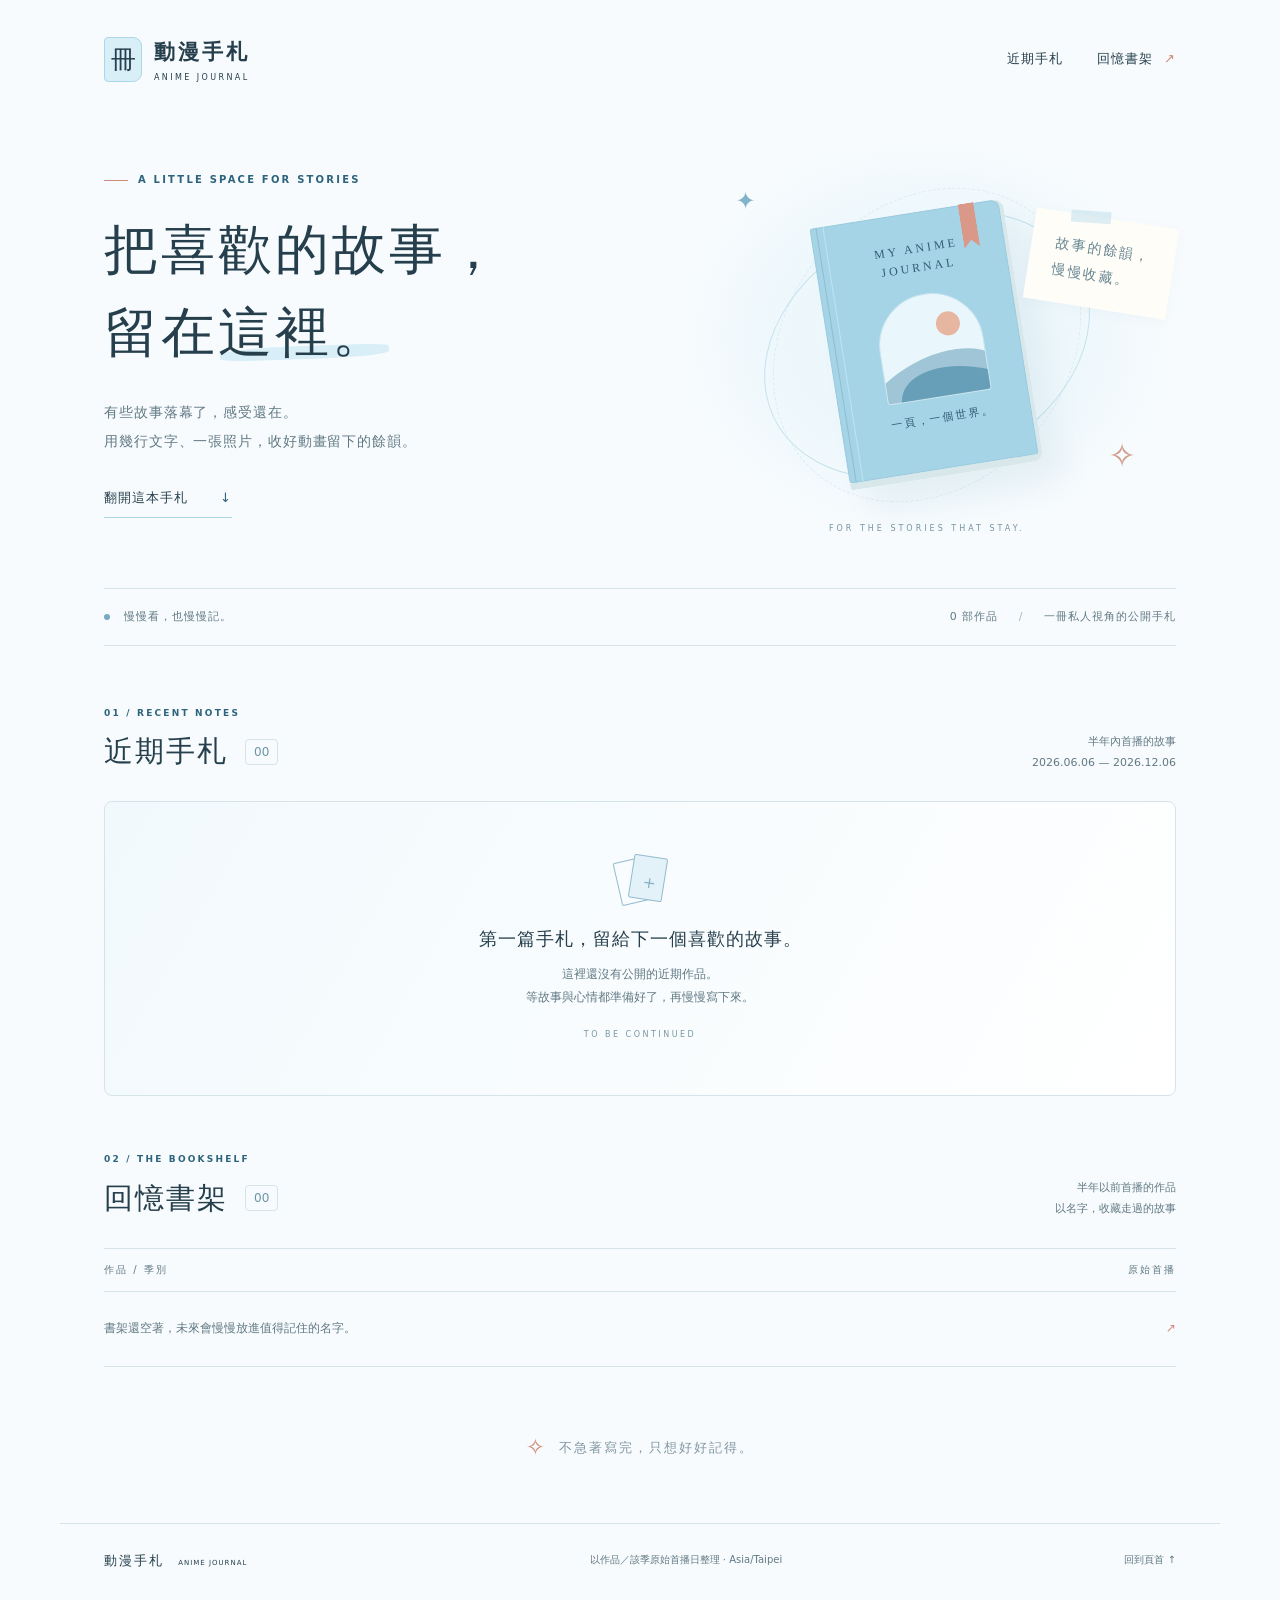
==== public/index.html @ e4e07835 "Create water blue anime journal with private local editor" ====
<!doctype html>
<html lang="zh-Hant">
<head>
  <meta charset="utf-8">
  <meta name="viewport" content="width=device-width, initial-scale=1">
  <meta name="description" content="一冊慢慢寫下的動漫手札，收藏每部作品留下的感受。">
  <meta http-equiv="Content-Security-Policy" content="default-src 'self'; script-src 'self'; style-src 'self'; img-src 'self'; object-src 'none'; base-uri 'none'; form-action 'none'">
  <meta name="referrer" content="no-referrer">
  <meta name="theme-color" content="#d8eff8">
  <title>動漫手札｜把喜歡的故事，留在這裡</title>
  <link rel="icon" href="./favicon.svg" type="image/svg+xml">
  <link rel="stylesheet" href="./style.css">
  <script src="./entries.js" defer></script>
  <script src="./app.js" defer></script>
</head>
<body>
  <a class="skip" href="#recent">跳至手札內容</a>
  <header class="site-header wrap">
    <a class="brand" href="./index.html" aria-label="動漫手札首頁"><span class="brand-mark" aria-hidden="true">冊</span><span>動漫手札<small>ANIME JOURNAL</small></span></a>
    <nav aria-label="主要導覽"><a href="#recent">近期手札</a><a href="#archive">回憶書架 <span aria-hidden="true">↗</span></a></nav>
  </header>
  <main class="wrap">
    <section class="hero" aria-labelledby="intro-title">
      <div class="hero-copy">
        <p class="eyebrow"><span class="little-line"></span> A LITTLE SPACE FOR STORIES</p>
        <h1 id="intro-title">把喜歡的故事，<br>留在<span class="handline">這裡。</span></h1>
        <p class="intro">有些故事落幕了，感受還在。<br>用幾行文字、一張照片，收好動畫留下的餘韻。</p>
        <a class="text-link" href="#recent">翻開這本手札 <span aria-hidden="true">↓</span></a>
      </div>
      <div class="paper-scene" aria-hidden="true">
        <div class="orbit orbit-one"></div><div class="orbit orbit-two"></div>
        <span class="scene-star star-one">✦</span><span class="scene-star star-two">✧</span>
        <div class="floating-note">故事的餘韻，<br>慢慢收藏。</div>
        <div class="journal-book"><div class="book-spine"></div><div class="book-cover"><span class="book-label">MY ANIME<br>JOURNAL</span><div class="book-window"><div class="sun"></div><div class="hill hill-back"></div><div class="hill hill-front"></div></div><span class="book-caption">一頁，一個世界。</span></div><div class="book-ribbon"></div></div>
        <span class="scene-caption">FOR THE STORIES THAT STAY.</span>
      </div>
    </section>
    <div class="journal-meta"><p><span class="status-dot"></span> 慢慢看，也慢慢記。</p><p><span id="total-count">0</span> 部作品 <span class="meta-separator">/</span> 一冊私人視角的公開手札</p></div>
    <section class="journal-section" id="recent" aria-labelledby="recent-heading">
      <div class="section-heading"><div><p class="eyebrow">01 / RECENT NOTES</p><h2 id="recent-heading">近期手札<span class="count" id="recent-count">00</span></h2></div><p class="section-caption">半年內首播的故事<br><span id="date-range">依台北日期整理</span></p></div>
      <div id="recent-list" class="recent-list"></div>
      <div id="recent-empty" class="empty-state">
        <div class="empty-pages" aria-hidden="true"><span></span><span></span><b>＋</b></div>
        <h3>第一篇手札，留給下一個喜歡的故事。</h3>
        <p>這裡還沒有公開的近期作品。<br>等故事與心情都準備好了，再慢慢寫下來。</p>
        <span class="empty-foot">TO BE CONTINUED</span>
      </div>
    </section>
    <section class="journal-section archive-section" id="archive" aria-labelledby="archive-heading">
      <div class="section-heading"><div><p class="eyebrow">02 / THE BOOKSHELF</p><h2 id="archive-heading">回憶書架<span class="count" id="archive-count">00</span></h2></div><p class="section-caption">半年以前首播的作品<br>以名字，收藏走過的故事</p></div>
      <div class="shelf-labels" aria-hidden="true"><span>作品 / 季別</span><span>原始首播</span></div>
      <ul id="archive-list" class="archive-list"></ul>
      <p id="archive-empty" class="archive-empty">書架還空著，未來會慢慢放進值得記住的名字。<span aria-hidden="true">↗</span></p>
    </section>
    <noscript><p class="notice">請開啟 JavaScript，以顯示作品並依台北日期自動分類。</p></noscript>
    <aside class="closing-note"><span aria-hidden="true">✧</span><p>不急著寫完，只想好好記得。</p></aside>
  </main>
  <footer class="site-footer wrap"><span>動漫手札 <small>ANIME JOURNAL</small></span><p>以作品／該季原始首播日整理 · Asia/Taipei</p><a href="#" aria-label="回到頁首">回到頁首 ↑</a></footer>
</body>
</html>
---- public/style.css ----
@charset "UTF-8";
:root{--paper:#f7fbfd;--ink:#263f4c;--muted:#617984;--blue:#d8eff8;--blue-mid:#acd7e8;--blue-dark:#2d637c;--line:#d6e4e9;--coral:#d18b7c;--white:#fff;--serif:"Noto Serif TC","Songti TC","PMingLiU",serif;--sans:"Microsoft JhengHei","PingFang TC",system-ui,sans-serif}
*{box-sizing:border-box}html{scroll-behavior:smooth;scroll-padding-top:24px}body{margin:0;background:var(--paper);color:var(--ink);font:15px/1.8 var(--sans);-webkit-font-smoothing:antialiased}a{color:inherit;text-decoration:none}button,input,textarea{font:inherit}button,a,input,textarea{touch-action:manipulation}button,a{ -webkit-tap-highlight-color:transparent}a:focus-visible,button:focus-visible,input:focus-visible,textarea:focus-visible{outline:3px solid #538ea8;outline-offset:5px}a:hover{color:var(--blue-dark)}.wrap{max-width:1160px;margin:0 auto;padding:0 44px}.skip{position:absolute;top:-100px;background:white;padding:10px;z-index:10}.skip:focus{top:0}.site-header{height:118px;display:flex;justify-content:space-between;align-items:center}.brand{display:flex;gap:12px;align-items:center;font-size:21px;font-weight:700;letter-spacing:3px}.brand small{font-size:8px;letter-spacing:2.4px;display:block;font-weight:500;line-height:1.3;margin-top:1px}.brand-mark{width:38px;height:45px;display:grid;place-items:center;background:var(--blue);border:1px solid var(--blue-mid);border-radius:4px 9px 9px 4px;font:25px var(--serif);letter-spacing:0}.site-header nav{display:flex;gap:34px;font-size:13px;letter-spacing:1px}.site-header nav a{padding:10px 0}.site-header nav span{margin-left:6px;color:var(--coral)}.hero{display:grid;grid-template-columns:1.15fr 1fr;align-items:center;min-height:470px;padding:25px 0 42px}.eyebrow{font-size:10px;letter-spacing:2.2px;color:var(--blue-dark);font-weight:600;margin:0 0 20px;display:flex;align-items:center;gap:10px}.little-line{display:inline-block;width:24px;height:1px;background:var(--coral)}h1{font:500 clamp(36px,4.2vw,55px)/1.55 var(--serif);letter-spacing:3px;margin:0 0 22px}.handline{position:relative;z-index:1}.handline:after{content:"";position:absolute;left:2px;right:0;bottom:4px;height:13px;background:var(--blue);z-index:-1;border-radius:45% 20% 40% 20%;transform:rotate(-2deg)}.intro{color:var(--muted);font-size:14px;line-height:2.1;letter-spacing:.9px;margin:0 0 27px}.text-link{font-size:13px;letter-spacing:1px;border-bottom:1px solid var(--blue-mid);padding-bottom:8px;display:inline-flex;gap:32px}.text-link span{color:var(--blue-dark)}.paper-scene{height:390px;position:relative;display:grid;place-items:center;background:radial-gradient(ellipse at 50% 48%,#e8f5fb 0%,#eff8fc 48%,transparent 70%)}.journal-book{width:195px;height:265px;position:relative;transform:rotate(-9deg);box-shadow:18px 22px 28px #6d97ad16;border-radius:4px 10px 10px 4px;background:#f9faf5;border-bottom:7px solid #d8e7e9;border-right:4px solid #d8e7e9;z-index:2}.book-cover{background:#a6d4e7;border-radius:3px 8px 3px 3px;height:100%;padding:26px 20px 15px 33px;border:1px solid #98c9df}.book-spine{position:absolute;top:0;left:6px;bottom:0;width:8px;border-left:1px solid #8dbdd2;border-right:1px solid #bde4f3;z-index:3}.book-label{display:block;text-align:center;font:12px/1.6 Georgia,serif;letter-spacing:3px;color:#315e72}.book-window{width:105px;height:105px;margin:17px auto 13px;position:relative;overflow:hidden;background:#e9f6fc;border-radius:52px 52px 3px 3px;border:1px solid #c9e5ef}.sun{position:absolute;width:24px;height:24px;border-radius:50%;background:#e6b6a0;right:20px;top:20px}.hill{position:absolute;width:160px;height:90px;border-radius:50%;transform:rotate(-20deg)}.hill-back{background:#9fc5d7;top:64px;left:-35px}.hill-front{background:#689fb8;top:81px;left:9px;transform:rotate(22deg)}.book-caption{display:block;font:11px var(--serif);letter-spacing:2px;text-align:center;color:#315e72}.book-ribbon{position:absolute;right:25px;top:-1px;width:16px;height:45px;background:#d99888;clip-path:polygon(0 0,100% 0,100% 100%,50% 82%,0 100%)}.floating-note{position:absolute;right:3px;top:68px;transform:rotate(9deg);font:14px/1.9 var(--serif);letter-spacing:2px;color:#668591;z-index:3;background:#fffdf8;padding:19px 24px;box-shadow:0 3px 12px #47798b0a}.floating-note:before{content:"";position:absolute;width:40px;height:12px;background:#c7e3ef9c;top:-5px;left:35px;transform:rotate(-5deg)}.scene-star{position:absolute;color:#81b3ca;font-size:24px}.star-one{top:30px;left:58px}.star-two{right:40px;bottom:54px;font-size:33px;color:#cf9a89}.orbit{position:absolute;border:1px solid #c6e2ed;border-radius:50%;width:340px;height:250px;transform:rotate(-25deg)}.orbit-two{width:280px;height:340px;transform:rotate(42deg);border-style:dashed;opacity:.5}.scene-caption{position:absolute;bottom:3px;font-size:8px;letter-spacing:3px;color:#7795a2}.journal-meta{display:flex;justify-content:space-between;align-items:center;border-top:1px solid var(--line);border-bottom:1px solid var(--line);padding:8px 0;font-size:11px;letter-spacing:1px;color:var(--muted)}.journal-meta p{margin:10px 0}.status-dot{display:inline-block;width:6px;height:6px;border-radius:50%;background:#77aac2;margin-right:10px}.meta-separator{padding:0 16px;color:#a1bcc7}.journal-section{padding-top:59px;scroll-margin-top:20px}.section-heading{display:flex;justify-content:space-between;align-items:flex-end;margin-bottom:28px}.section-heading .eyebrow{font-size:9px;margin-bottom:9px}h2{font:500 29px/1.5 var(--serif);letter-spacing:2px;margin:0;display:flex;align-items:center;gap:17px}.count{font:12px var(--sans);letter-spacing:0;color:#6d95a7;padding:5px 8px;border:1px solid var(--line);border-radius:4px}.section-caption{font-size:11px;line-height:1.9;color:var(--muted);text-align:right;margin:0}.empty-state{min-height:295px;border:1px solid var(--line);border-radius:8px;background:linear-gradient(120deg,#eef8fc99,#fff);display:flex;align-items:center;justify-content:center;flex-direction:column;padding:34px 24px;text-align:center}.empty-state h3{font:500 18px/1.7 var(--serif);letter-spacing:1px;margin:15px 0 8px}.empty-state p{font-size:12px;color:var(--muted);line-height:1.9;margin:0}.empty-foot{font-size:8px;letter-spacing:2.5px;color:#7797a5;margin-top:20px}.empty-pages{width:56px;height:54px;position:relative}.empty-pages span{position:absolute;width:34px;height:44px;border:1px solid #93bbce;background:#f8fcff;border-radius:2px;top:4px;left:5px;transform:rotate(-13deg)}.empty-pages span:nth-child(2){transform:rotate(9deg);left:19px;top:1px;background:#e3f2f9}.empty-pages b{position:absolute;left:28px;top:10px;color:#81aec3;font-size:19px;font-weight:400;transform:rotate(9deg)}.archive-section{padding-top:55px}.shelf-labels{display:flex;justify-content:space-between;font-size:10px;letter-spacing:2px;color:var(--muted);padding:12px 0;border-top:1px solid var(--line);border-bottom:1px solid var(--line)}.archive-empty{font-size:12px;color:var(--muted);padding:26px 0;margin:0;border-bottom:1px solid var(--line);display:flex;justify-content:space-between;gap:15px}.archive-empty span{color:var(--coral)}.closing-note{display:flex;justify-content:center;align-items:center;gap:14px;margin:59px 0 53px;color:#8096a1}.closing-note p{font:13px var(--serif);letter-spacing:2px}.closing-note span{color:var(--coral);font-size:23px}.site-footer{display:flex;justify-content:space-between;align-items:center;gap:20px;border-top:1px solid var(--line);padding-top:25px;padding-bottom:30px;font-size:10px;color:var(--muted)}.site-footer>span{font-size:13px;color:var(--ink);letter-spacing:2px}.site-footer small{font-size:7px;margin-left:8px;letter-spacing:1px}.site-footer p{margin:0}.site-footer a{white-space:nowrap}.recent-list{display:grid;gap:26px}.recent-card{display:grid;grid-template-columns:310px 1fr;gap:33px;border-bottom:1px solid var(--line);padding-bottom:30px}.recent-card.no-image{grid-template-columns:1fr}.recent-card img{width:100%;max-height:370px;object-fit:cover;border-radius:6px}.recent-card .entry-date{font-size:11px;letter-spacing:1px;color:var(--muted);margin:4px 0 12px}.recent-card h3{font:500 24px/1.6 var(--serif);margin:0 0 14px;overflow-wrap:anywhere}.recent-card .entry-note{white-space:pre-wrap;overflow-wrap:anywhere;font-size:14px;line-height:2;color:#47616e;margin:0}.archive-list{margin:0;padding:0;list-style:none}.archive-list li{padding:20px 0;border-bottom:1px solid var(--line);display:flex;align-items:baseline;justify-content:space-between;gap:18px}.archive-list .archive-title{font-size:15px;overflow-wrap:anywhere}.archive-list time{font-size:11px;color:var(--muted);white-space:nowrap;font-variant-numeric:tabular-nums}.notice{padding:16px;background:var(--blue);font-size:13px;border-radius:5px}.hidden,[hidden]{display:none!important}
/* The editor uses the same palette but is never copied into the public site. */
.manager{max-width:900px;margin:30px auto 70px;padding:0 28px}.manager.narrow{max-width:520px;margin-top:65px}.manager h1{font-size:32px;letter-spacing:1px;margin-bottom:12px}.manager h2{font-size:22px}.manager p.subtle,.subtle{color:var(--muted);font-size:13px}.panel{background:white;border:1px solid var(--line);padding:28px;border-radius:9px;margin-top:25px}.field{display:block;margin-bottom:22px}.field>span{display:block;font-size:14px;font-weight:600;margin-bottom:7px}.field small{display:block;color:var(--muted);font-size:12px;margin-top:6px}.field input,.field textarea{display:block;width:100%;padding:10px 12px;border:1px solid #b8d0dc;background:#fbfdff;color:var(--ink);border-radius:5px}.field textarea{min-height:220px;resize:vertical;line-height:1.9}.check{display:flex;align-items:flex-start;gap:9px;margin:18px 0;font-size:14px}.check input{margin-top:7px;width:17px;height:17px}.btn{display:inline-flex;align-items:center;justify-content:center;gap:9px;min-height:43px;padding:9px 18px;border:1px solid var(--blue-dark);border-radius:5px;color:white;background:var(--blue-dark);font-size:13px;cursor:pointer}.btn:hover{background:#234d63;color:white}.btn.secondary{background:transparent;color:var(--blue-dark);border-color:#accbd9}.btn.danger{background:#fff9f7;color:#934b3d;border-color:#c7988e}.actions{display:flex;align-items:center;flex-wrap:wrap;gap:12px}.actions form{margin:0}.alert{padding:14px 18px;border:1px solid #a8ccdd;border-radius:5px;background:#e8f5fb;margin:18px 0;font-size:13px}.alert.error{background:#fff2ef;border-color:#deb2a5;color:#8b4639}.manager-list{list-style:none;padding:0;margin:20px 0}.manager-list li{display:flex;justify-content:space-between;gap:15px;padding:20px 0;border-bottom:1px solid var(--line)}.manager-list strong{display:block;overflow-wrap:anywhere}.tag{font-size:11px;color:var(--blue-dark);background:#e4f2f8;border-radius:4px;padding:3px 7px;margin-right:7px}.entry-info{color:var(--muted);font-size:11px;margin-top:5px}.manager-photo{display:block;max-width:100%;max-height:260px;margin:10px 0}.manager code{background:#edf5f9;padding:3px 5px;overflow-wrap:anywhere}.manager-header{padding-top:25px;padding-bottom:25px;height:auto}.manager-header .brand{font-size:18px}.manager-header nav{font-size:12px}.privacy-copy{font-size:12px;color:var(--muted);line-height:1.9}.full{width:100%}
@media(min-width:1500px){.wrap{max-width:1240px}.hero{min-height:510px}}
@media(max-width:760px){.wrap{padding-left:24px;padding-right:24px}.site-header{height:92px}.brand{font-size:18px;gap:9px}.brand-mark{width:32px;height:39px;font-size:22px}.site-header nav{gap:20px;font-size:11px;letter-spacing:0}.hero{grid-template-columns:1fr 0.8fr;min-height:400px;padding-top:15px}.hero .eyebrow{font-size:8px;letter-spacing:1.3px}h1{font-size:37px;letter-spacing:1px}.intro{font-size:12px;letter-spacing:0}.paper-scene{transform:scale(.82);transform-origin:right center;margin-left:-40px}.floating-note{right:-9px;padding:14px;font-size:12px}.scene-caption{letter-spacing:2px}.orbit{width:280px}.orbit-two{width:240px}.journal-meta{font-size:9px;letter-spacing:0}.meta-separator{padding:0 8px}.recent-card{grid-template-columns:230px 1fr;gap:23px}.site-footer small{display:none}}
@media(max-width:540px){.wrap{padding-left:22px;padding-right:22px}.site-header{height:86px}.brand{font-size:17px;letter-spacing:2px}.brand small{font-size:6px;letter-spacing:1.7px}.site-header nav{gap:17px}.site-header nav span{display:none}.hero{display:flex;flex-direction:column;align-items:stretch;padding-top:32px;padding-bottom:28px}.hero-copy{position:relative;z-index:4}.hero .eyebrow{font-size:8px;letter-spacing:1.8px;margin-bottom:18px}h1{font-size:39px;line-height:1.55;margin-bottom:18px;letter-spacing:2px}.intro{font-size:13px;line-height:2;letter-spacing:.2px;margin-bottom:22px}.paper-scene{height:280px;width:100%;margin:10px 0 0;transform:none}.journal-book{transform:rotate(-9deg) scale(.76)}.floating-note{right:3px;top:44px;font-size:11px;padding:14px 18px}.orbit{width:270px;height:190px}.orbit-two{width:200px;height:255px}.star-one{top:32px;left:35px;font-size:20px}.star-two{right:25px;bottom:32px;font-size:26px}.scene-caption{font-size:7px;bottom:0}.journal-meta{align-items:flex-start;gap:8px;font-size:9px}.journal-meta p:last-child{text-align:right;max-width:158px}.meta-separator{padding:0 4px}.journal-section{padding-top:38px}.section-heading{margin-bottom:21px;gap:8px}.section-heading .eyebrow{font-size:8px;letter-spacing:1.4px}h2{font-size:25px;gap:11px;letter-spacing:1px}.count{font-size:10px;padding:4px 6px}.section-caption{font-size:9px;line-height:1.8}.empty-state{min-height:285px;padding:27px 18px}.empty-state h3{max-width:250px;font-size:17px}.empty-state p{font-size:11px}.archive-section{padding-top:39px}.archive-empty{font-size:11px;line-height:2;padding:22px 0}.closing-note{margin:35px 0 32px}.closing-note p{font-size:12px;letter-spacing:1px}.site-footer{display:flex;flex-wrap:wrap;gap:12px;position:relative;font-size:9px;padding-top:21px;padding-bottom:24px}.site-footer>span{width:100%;font-size:12px}.site-footer a{position:absolute;right:22px;top:23px}.recent-card{grid-template-columns:1fr;gap:18px}.recent-card img{max-height:360px}.recent-card h3{font-size:23px}.archive-list li{gap:12px}.archive-list .archive-title{font-size:14px}.manager{padding:0 22px;margin-top:25px}.manager.narrow{margin-top:32px}.panel{padding:22px 19px}.manager-header nav{gap:10px}.manager-list li{flex-direction:column}.manager h1{font-size:28px}}
@media(prefers-reduced-motion:reduce){html{scroll-behavior:auto}}
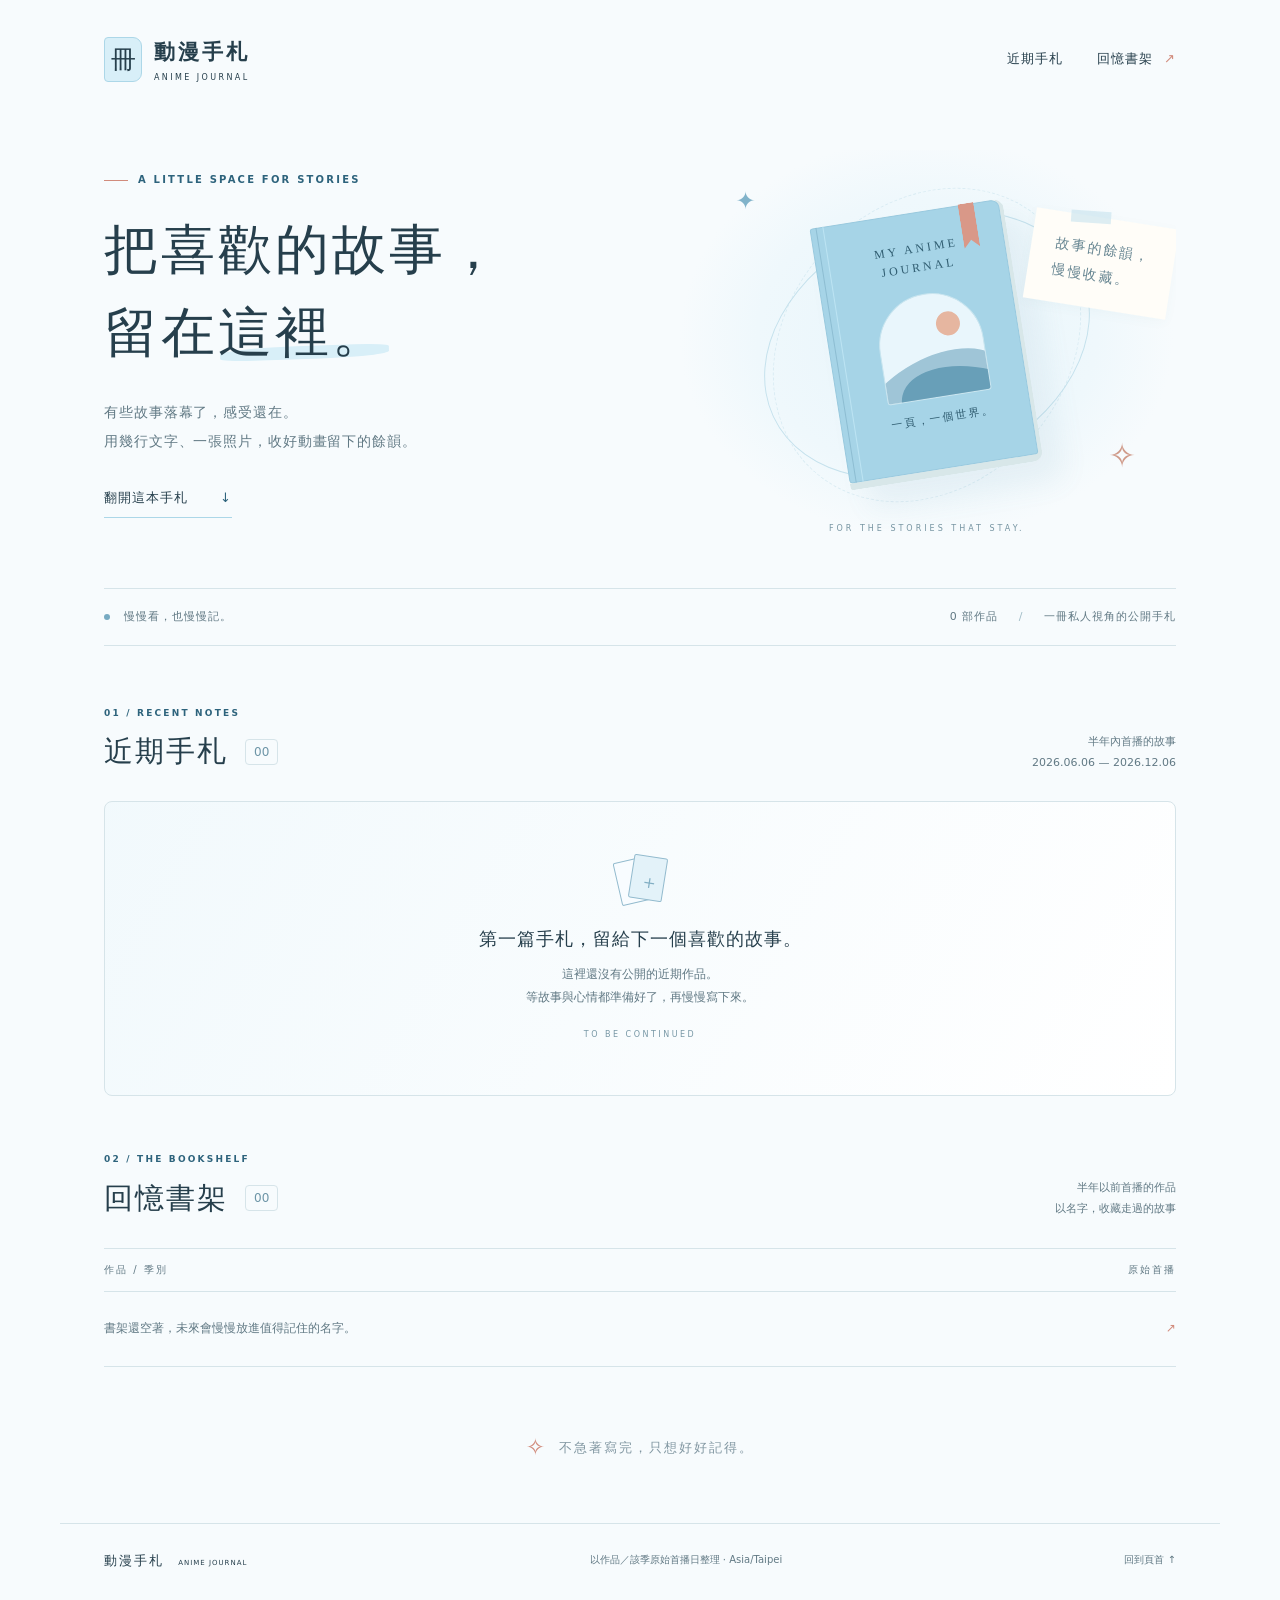
==== commit 67c5684d: "Version public assets to refresh cached journal updates" ====
--- a/public/index.html
+++ b/public/index.html
@@ -8,10 +8,10 @@
   <meta name="referrer" content="no-referrer">
   <meta name="theme-color" content="#d8eff8">
   <title>動漫手札｜把喜歡的故事，留在這裡</title>
-  <link rel="icon" href="./favicon.svg" type="image/svg+xml">
-  <link rel="stylesheet" href="./style.css">
-  <script src="./entries.js" defer></script>
-  <script src="./app.js" defer></script>
+  <link rel="icon" href="./favicon.svg?v=8760fb6e76f0" type="image/svg+xml">
+  <link rel="stylesheet" href="./style.css?v=25364a995a92">
+  <script src="./entries.js?v=2c8236847275" defer></script>
+  <script src="./app.js?v=191d7eeccdd2" defer></script>
 </head>
 <body>
   <a class="skip" href="#recent">跳至手札內容</a>
--- a/public/style.css
+++ b/public/style.css
@@ -6,4 +6,5 @@
 @media(min-width:1500px){.wrap{max-width:1240px}.hero{min-height:510px}}
 @media(max-width:760px){.wrap{padding-left:24px;padding-right:24px}.site-header{height:92px}.brand{font-size:18px;gap:9px}.brand-mark{width:32px;height:39px;font-size:22px}.site-header nav{gap:20px;font-size:11px;letter-spacing:0}.hero{grid-template-columns:1fr 0.8fr;min-height:400px;padding-top:15px}.hero .eyebrow{font-size:8px;letter-spacing:1.3px}h1{font-size:37px;letter-spacing:1px}.intro{font-size:12px;letter-spacing:0}.paper-scene{transform:scale(.82);transform-origin:right center;margin-left:-40px}.floating-note{right:-9px;padding:14px;font-size:12px}.scene-caption{letter-spacing:2px}.orbit{width:280px}.orbit-two{width:240px}.journal-meta{font-size:9px;letter-spacing:0}.meta-separator{padding:0 8px}.recent-card{grid-template-columns:230px 1fr;gap:23px}.site-footer small{display:none}}
 @media(max-width:540px){.wrap{padding-left:22px;padding-right:22px}.site-header{height:86px}.brand{font-size:17px;letter-spacing:2px}.brand small{font-size:6px;letter-spacing:1.7px}.site-header nav{gap:17px}.site-header nav span{display:none}.hero{display:flex;flex-direction:column;align-items:stretch;padding-top:32px;padding-bottom:28px}.hero-copy{position:relative;z-index:4}.hero .eyebrow{font-size:8px;letter-spacing:1.8px;margin-bottom:18px}h1{font-size:39px;line-height:1.55;margin-bottom:18px;letter-spacing:2px}.intro{font-size:13px;line-height:2;letter-spacing:.2px;margin-bottom:22px}.paper-scene{height:280px;width:100%;margin:10px 0 0;transform:none}.journal-book{transform:rotate(-9deg) scale(.76)}.floating-note{right:3px;top:44px;font-size:11px;padding:14px 18px}.orbit{width:270px;height:190px}.orbit-two{width:200px;height:255px}.star-one{top:32px;left:35px;font-size:20px}.star-two{right:25px;bottom:32px;font-size:26px}.scene-caption{font-size:7px;bottom:0}.journal-meta{align-items:flex-start;gap:8px;font-size:9px}.journal-meta p:last-child{text-align:right;max-width:158px}.meta-separator{padding:0 4px}.journal-section{padding-top:38px}.section-heading{margin-bottom:21px;gap:8px}.section-heading .eyebrow{font-size:8px;letter-spacing:1.4px}h2{font-size:25px;gap:11px;letter-spacing:1px}.count{font-size:10px;padding:4px 6px}.section-caption{font-size:9px;line-height:1.8}.empty-state{min-height:285px;padding:27px 18px}.empty-state h3{max-width:250px;font-size:17px}.empty-state p{font-size:11px}.archive-section{padding-top:39px}.archive-empty{font-size:11px;line-height:2;padding:22px 0}.closing-note{margin:35px 0 32px}.closing-note p{font-size:12px;letter-spacing:1px}.site-footer{display:flex;flex-wrap:wrap;gap:12px;position:relative;font-size:9px;padding-top:21px;padding-bottom:24px}.site-footer>span{width:100%;font-size:12px}.site-footer a{position:absolute;right:22px;top:23px}.recent-card{grid-template-columns:1fr;gap:18px}.recent-card img{max-height:360px}.recent-card h3{font-size:23px}.archive-list li{gap:12px}.archive-list .archive-title{font-size:14px}.manager{padding:0 22px;margin-top:25px}.manager.narrow{margin-top:32px}.panel{padding:22px 19px}.manager-header nav{gap:10px}.manager-list li{flex-direction:column}.manager h1{font-size:28px}}
+.paper-scene{min-width:0;overflow:clip}
 @media(prefers-reduced-motion:reduce){html{scroll-behavior:auto}}
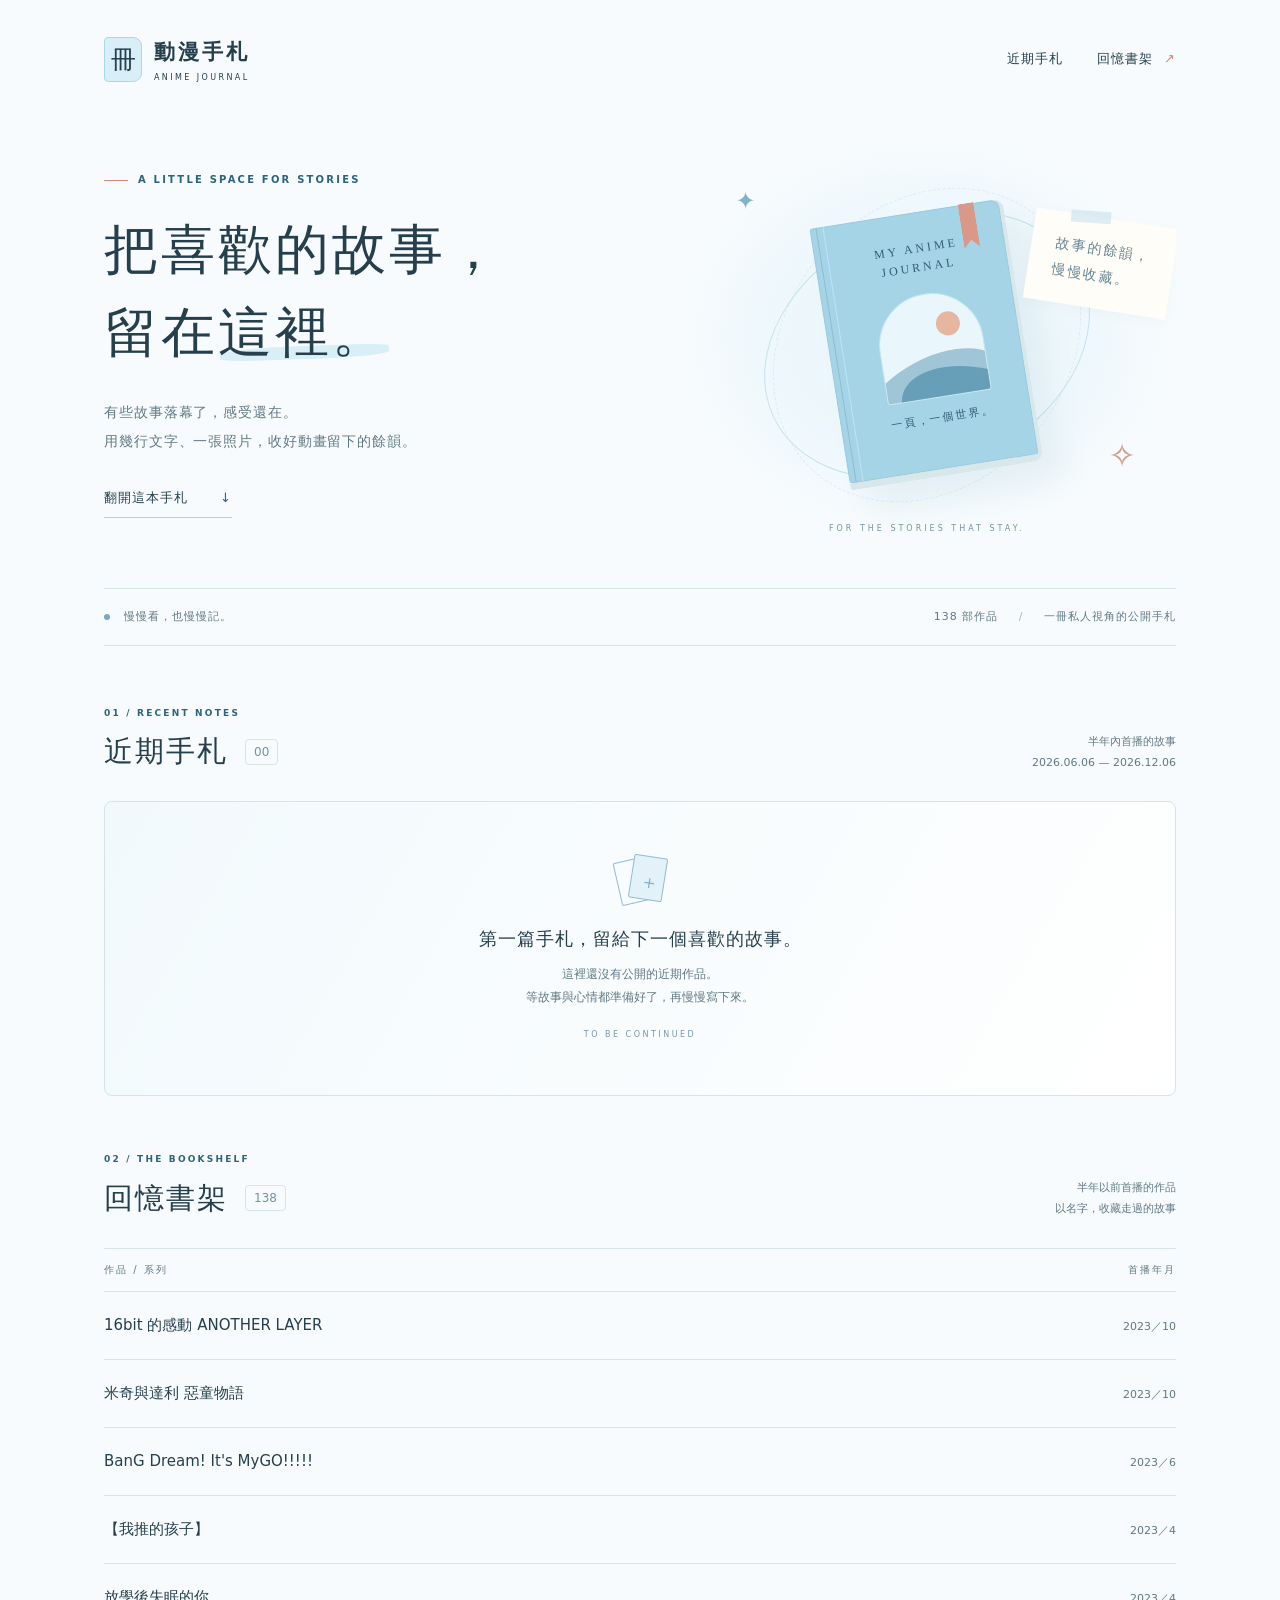
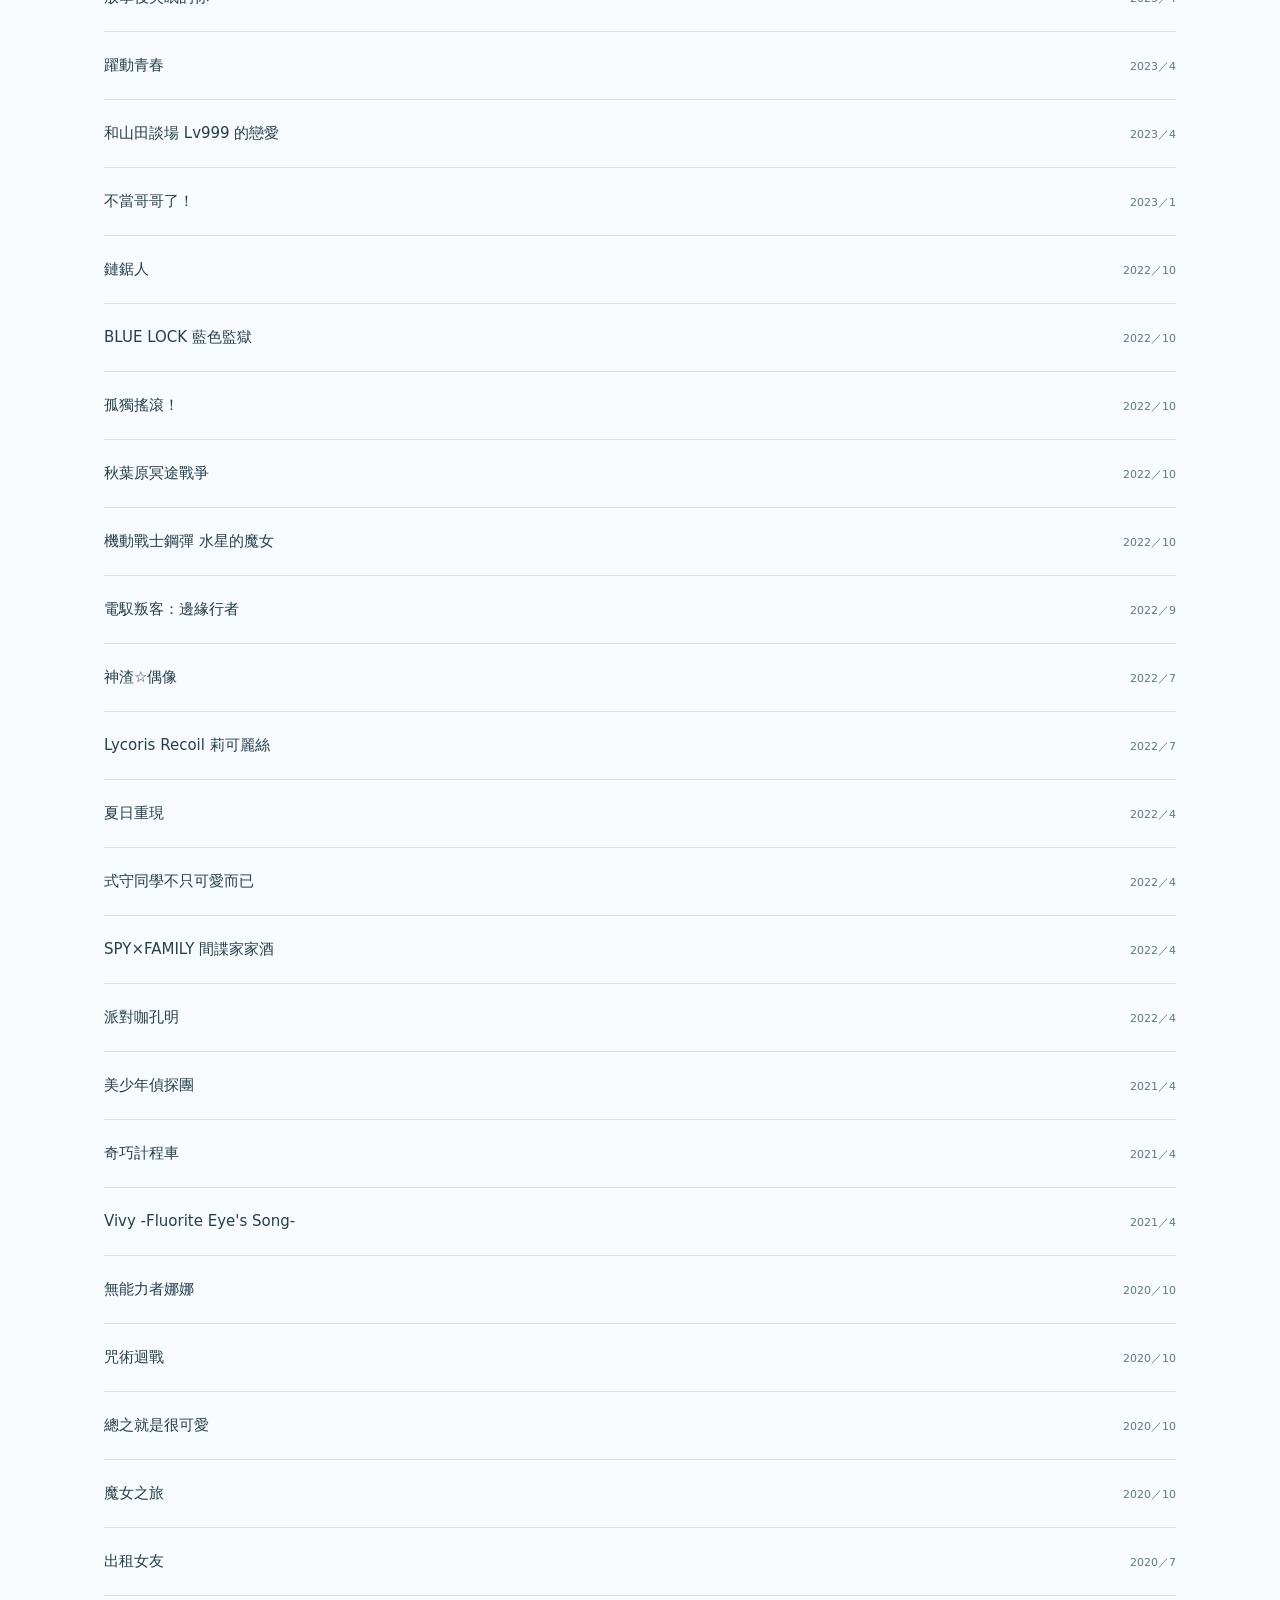
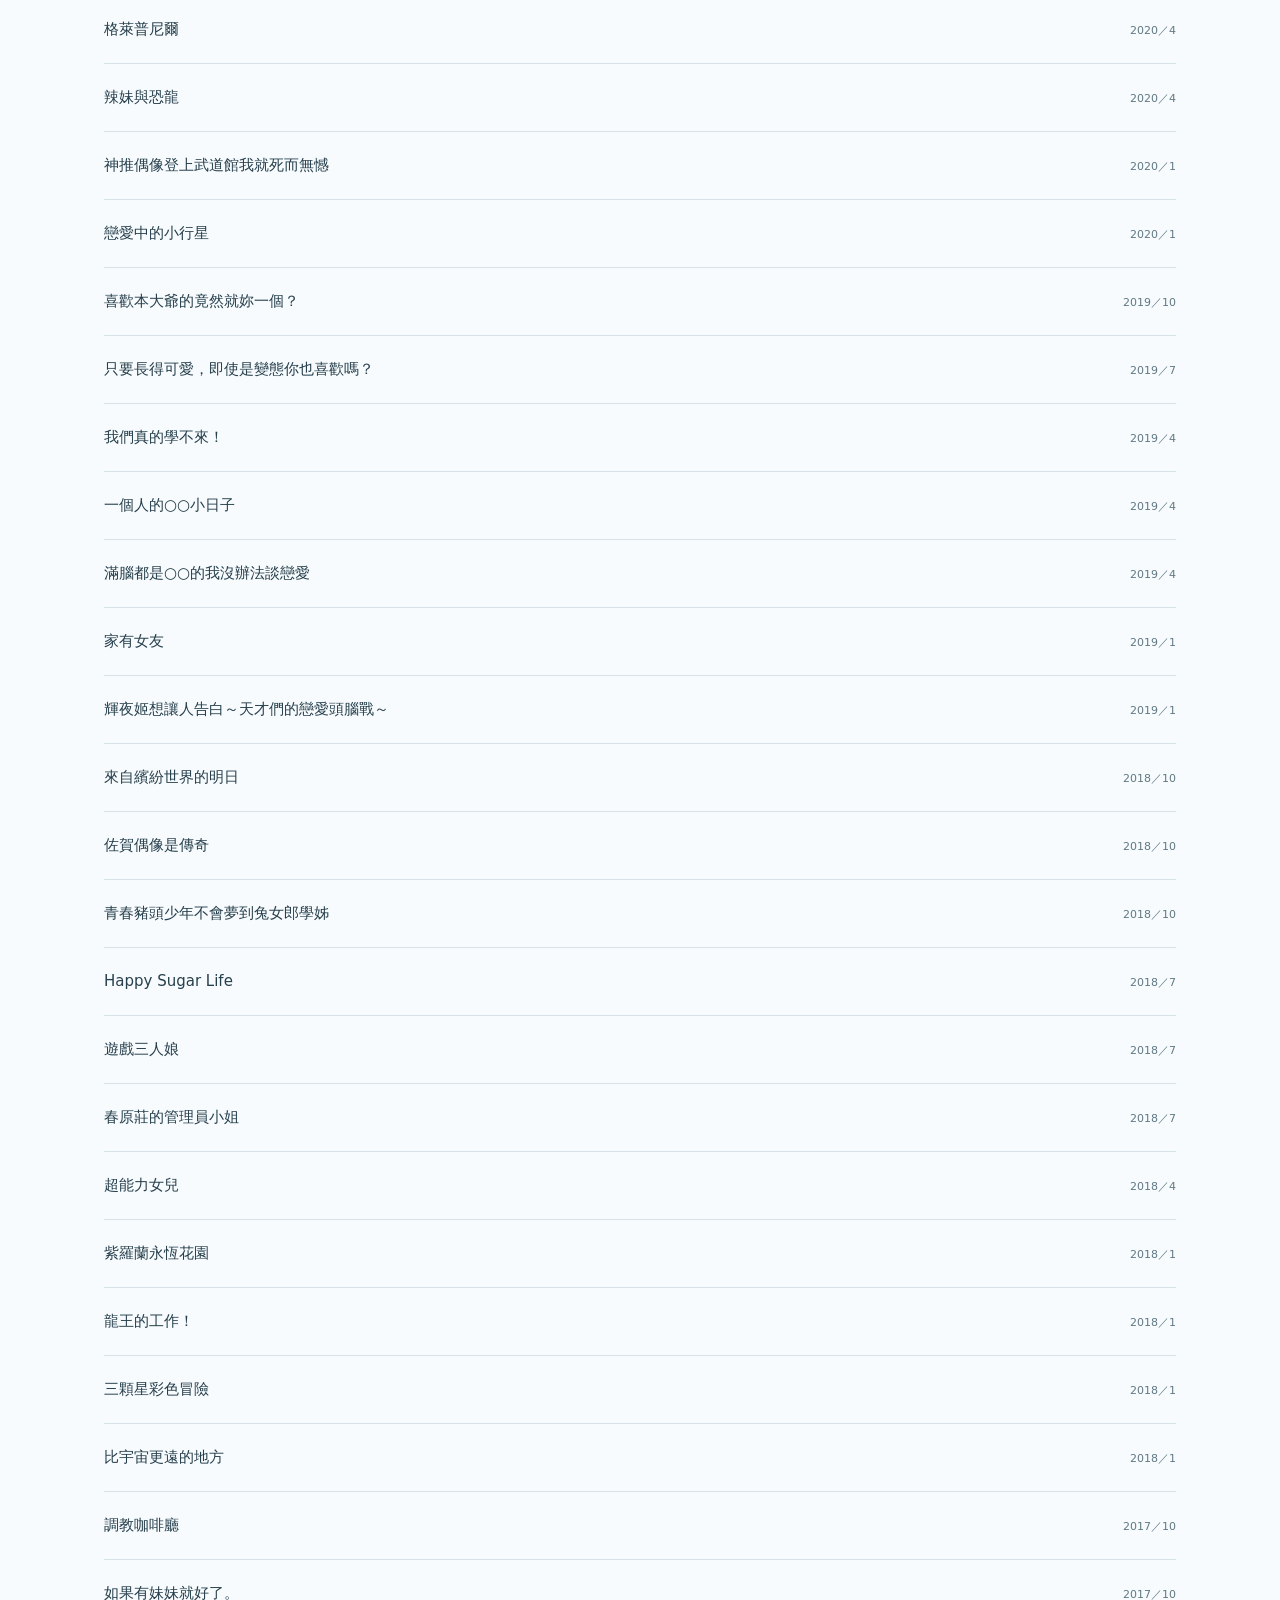
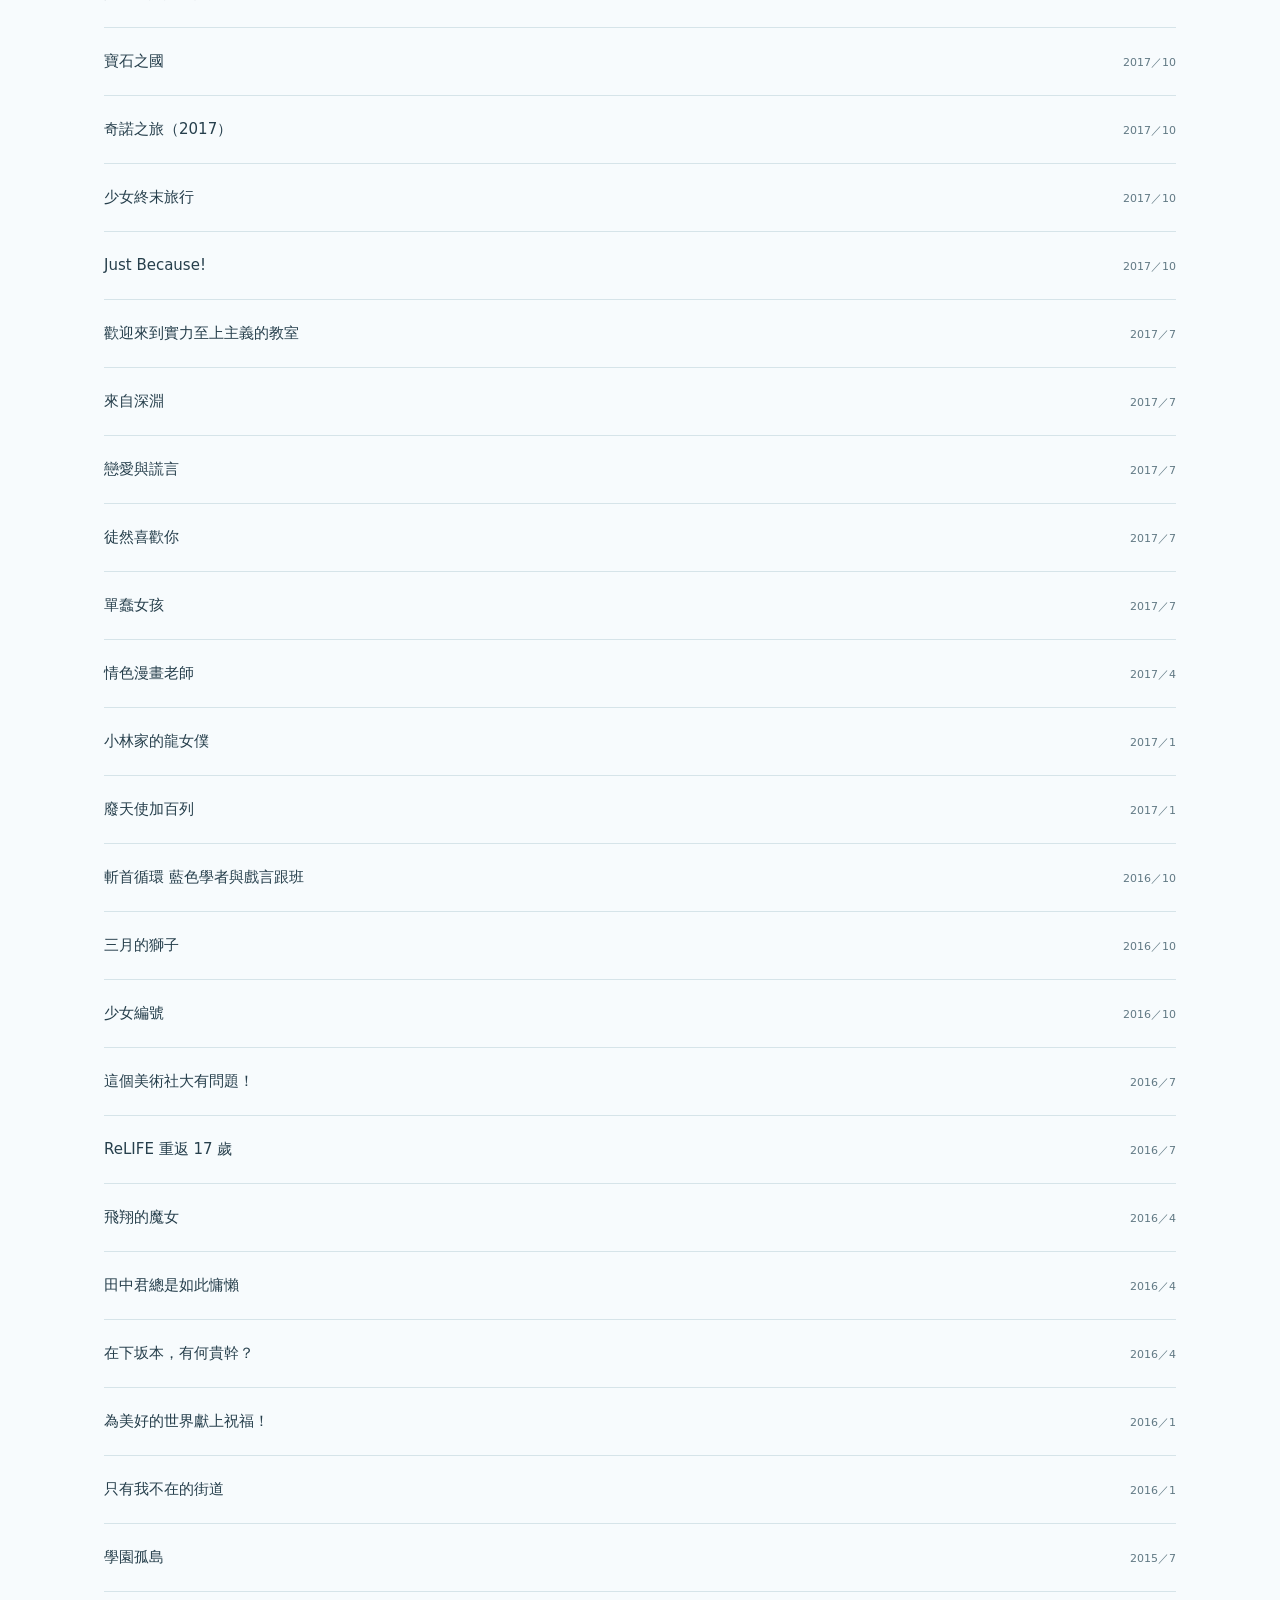
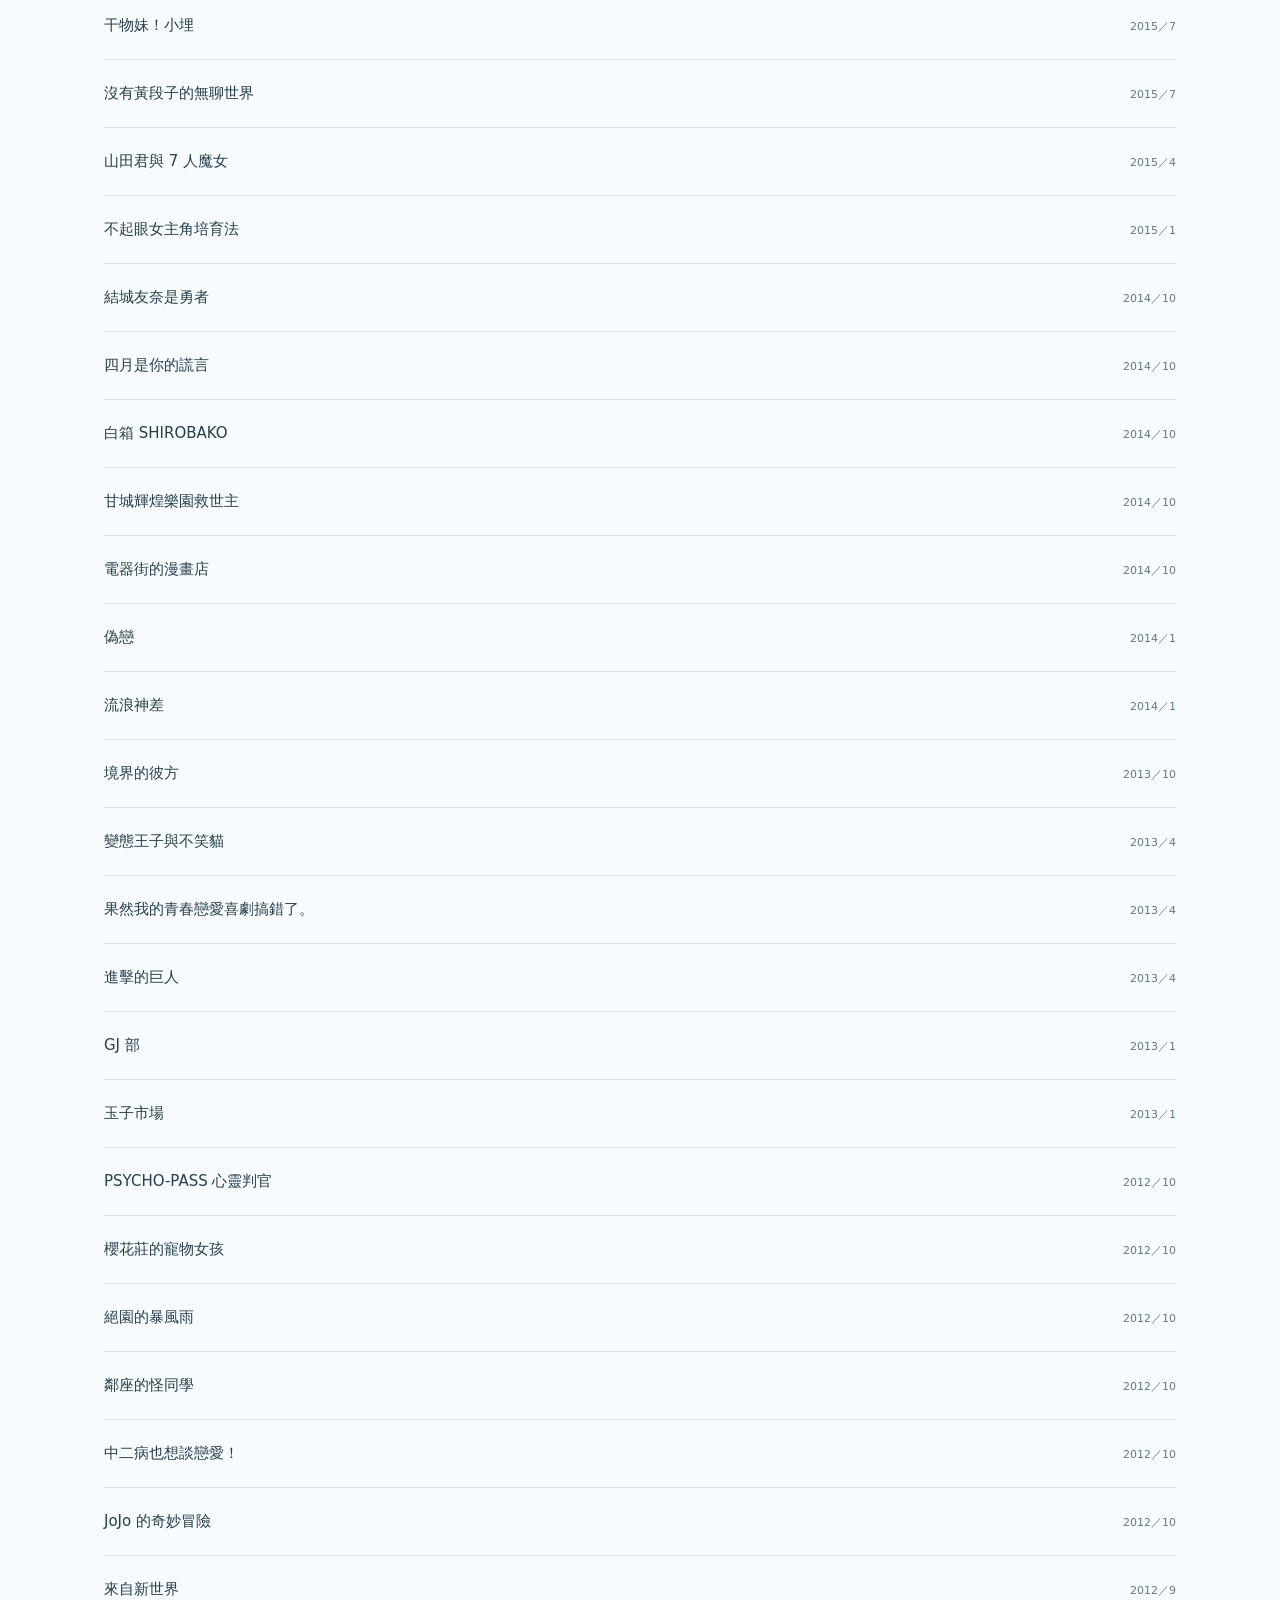
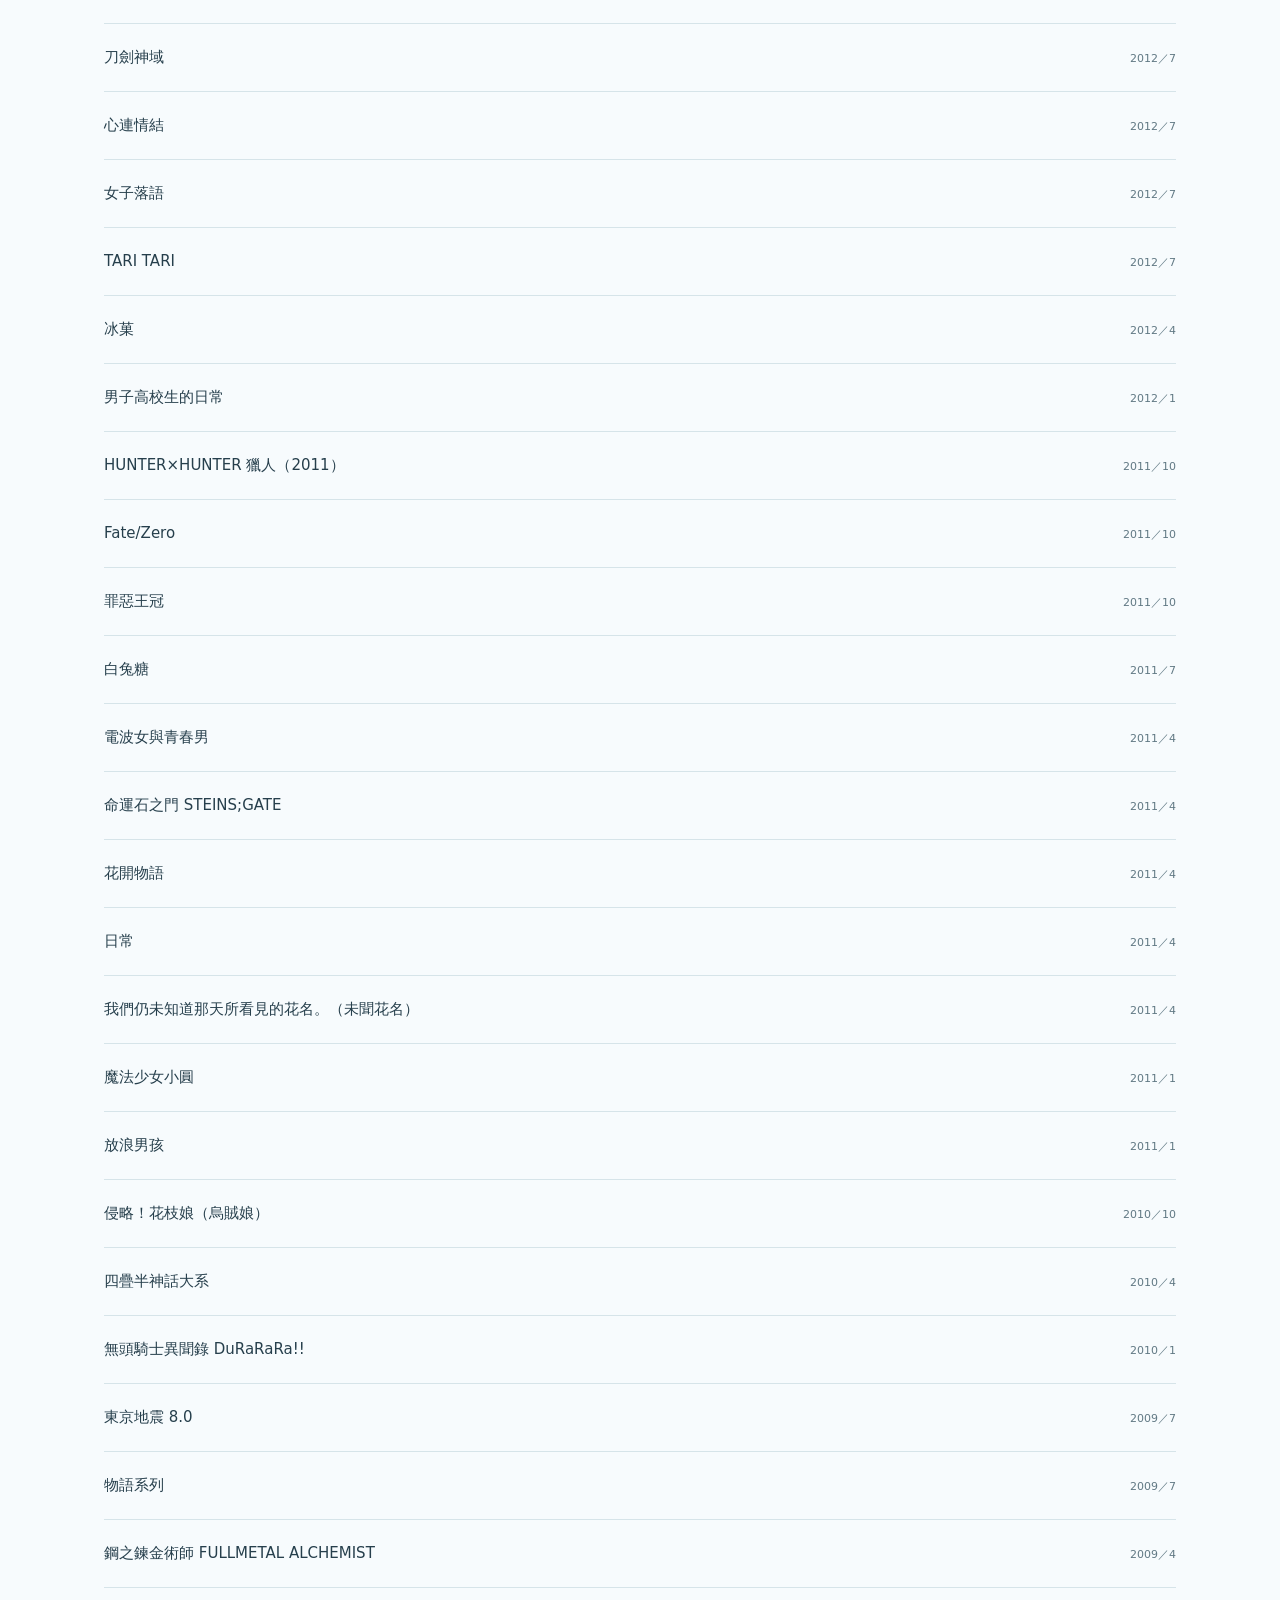
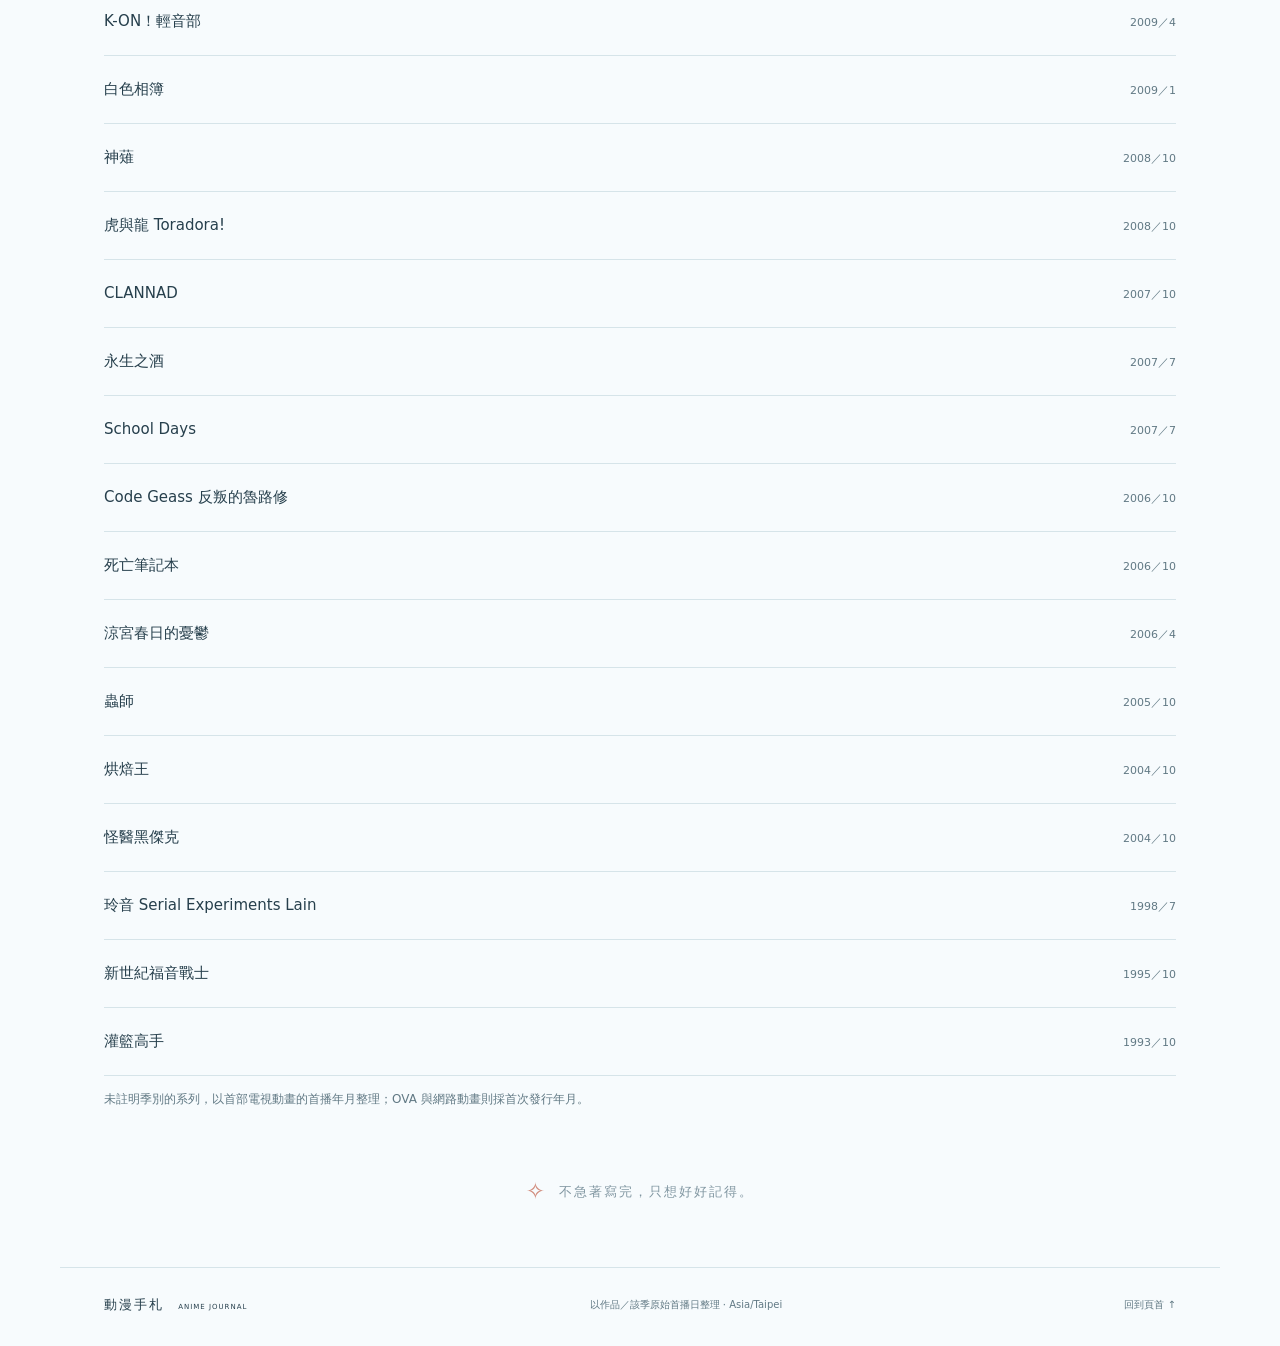
==== commit 73bcfb39: "Add 138 watched anime with researched premiere months" ====
--- a/public/index.html
+++ b/public/index.html
@@ -10,8 +10,8 @@
   <title>動漫手札｜把喜歡的故事，留在這裡</title>
   <link rel="icon" href="./favicon.svg?v=8760fb6e76f0" type="image/svg+xml">
   <link rel="stylesheet" href="./style.css?v=25364a995a92">
-  <script src="./entries.js?v=2c8236847275" defer></script>
-  <script src="./app.js?v=191d7eeccdd2" defer></script>
+  <script src="./entries.js?v=ac860bd7ee5a" defer></script>
+  <script src="./app.js?v=a6fa16132f7e" defer></script>
 </head>
 <body>
   <a class="skip" href="#recent">跳至手札內容</a>
@@ -48,9 +48,10 @@
     </section>
     <section class="journal-section archive-section" id="archive" aria-labelledby="archive-heading">
       <div class="section-heading"><div><p class="eyebrow">02 / THE BOOKSHELF</p><h2 id="archive-heading">回憶書架<span class="count" id="archive-count">00</span></h2></div><p class="section-caption">半年以前首播的作品<br>以名字，收藏走過的故事</p></div>
-      <div class="shelf-labels" aria-hidden="true"><span>作品 / 季別</span><span>原始首播</span></div>
+      <div class="shelf-labels" aria-hidden="true"><span>作品 / 系列</span><span>首播年月</span></div>
       <ul id="archive-list" class="archive-list"></ul>
       <p id="archive-empty" class="archive-empty">書架還空著，未來會慢慢放進值得記住的名字。<span aria-hidden="true">↗</span></p>
+      <p class="privacy-copy">未註明季別的系列，以首部電視動畫的首播年月整理；OVA 與網路動畫則採首次發行年月。</p>
     </section>
     <noscript><p class="notice">請開啟 JavaScript，以顯示作品並依台北日期自動分類。</p></noscript>
     <aside class="closing-note"><span aria-hidden="true">✧</span><p>不急著寫完，只想好好記得。</p></aside>
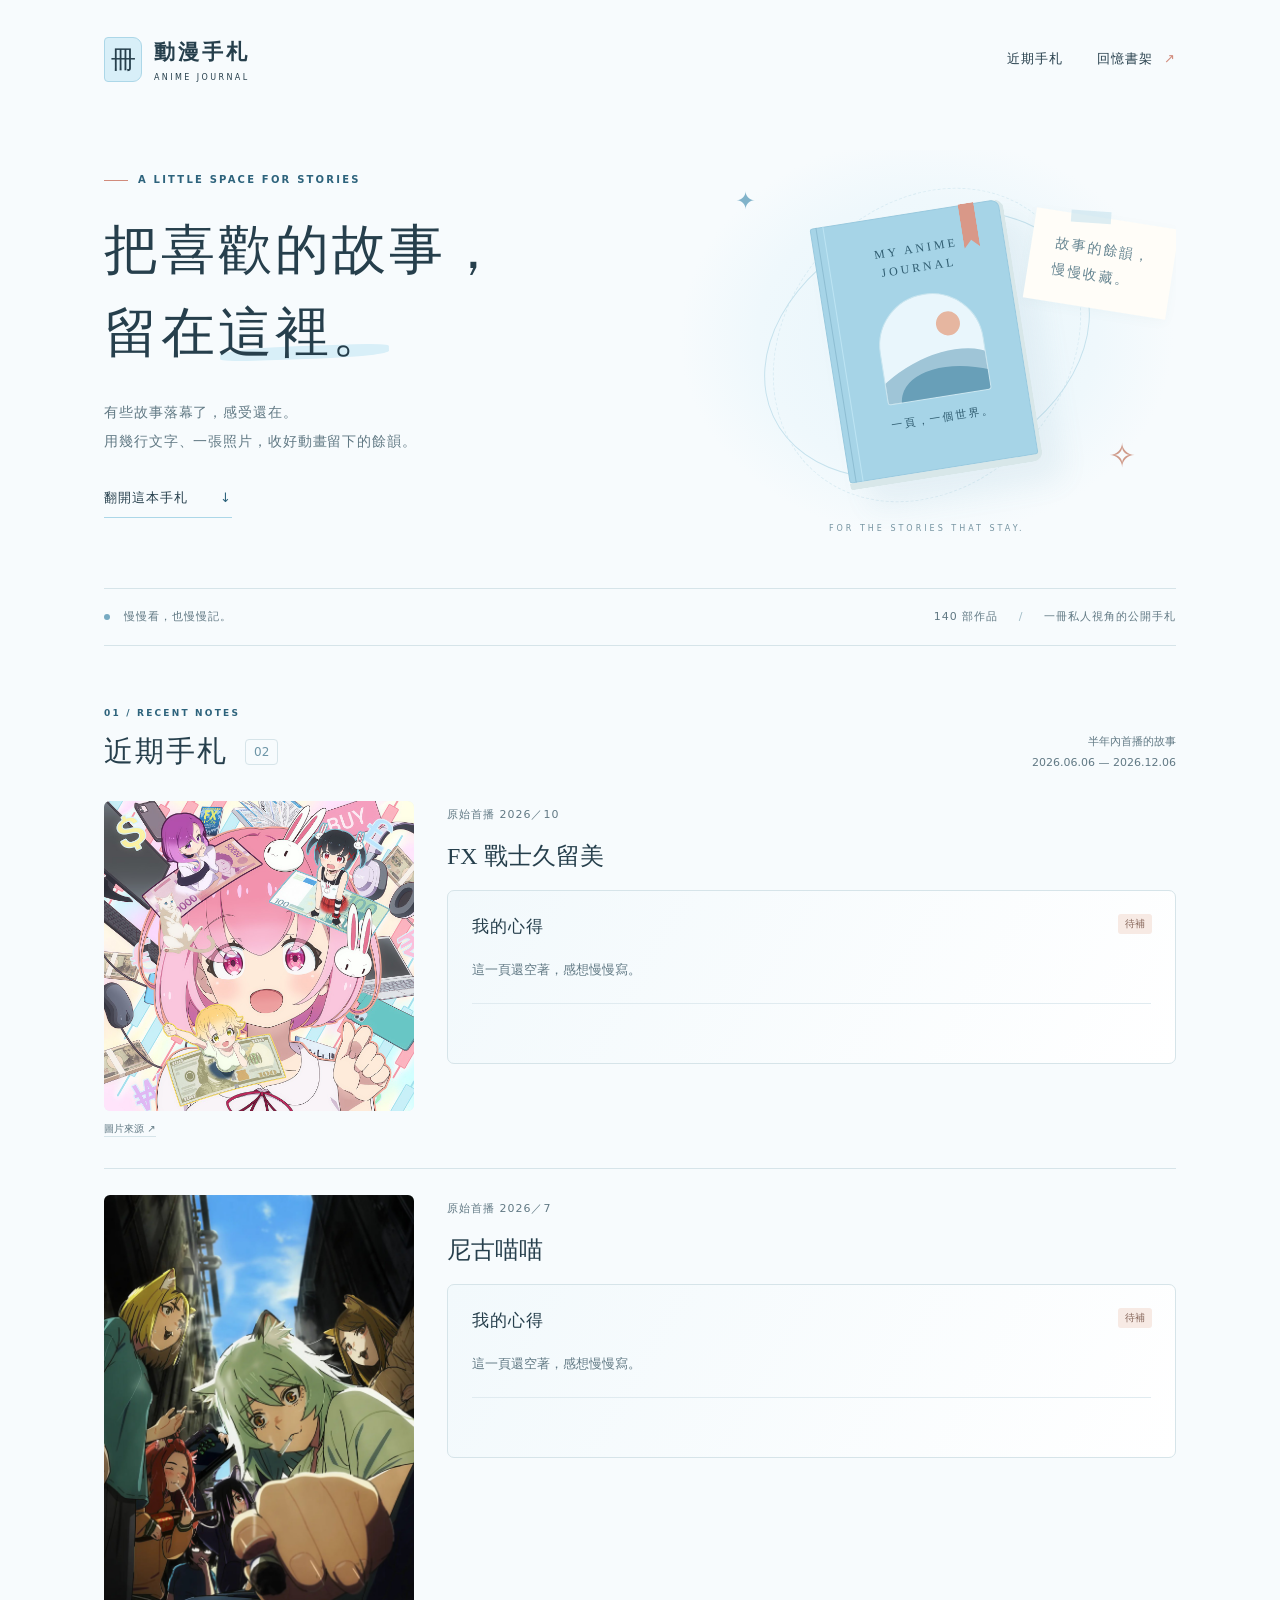
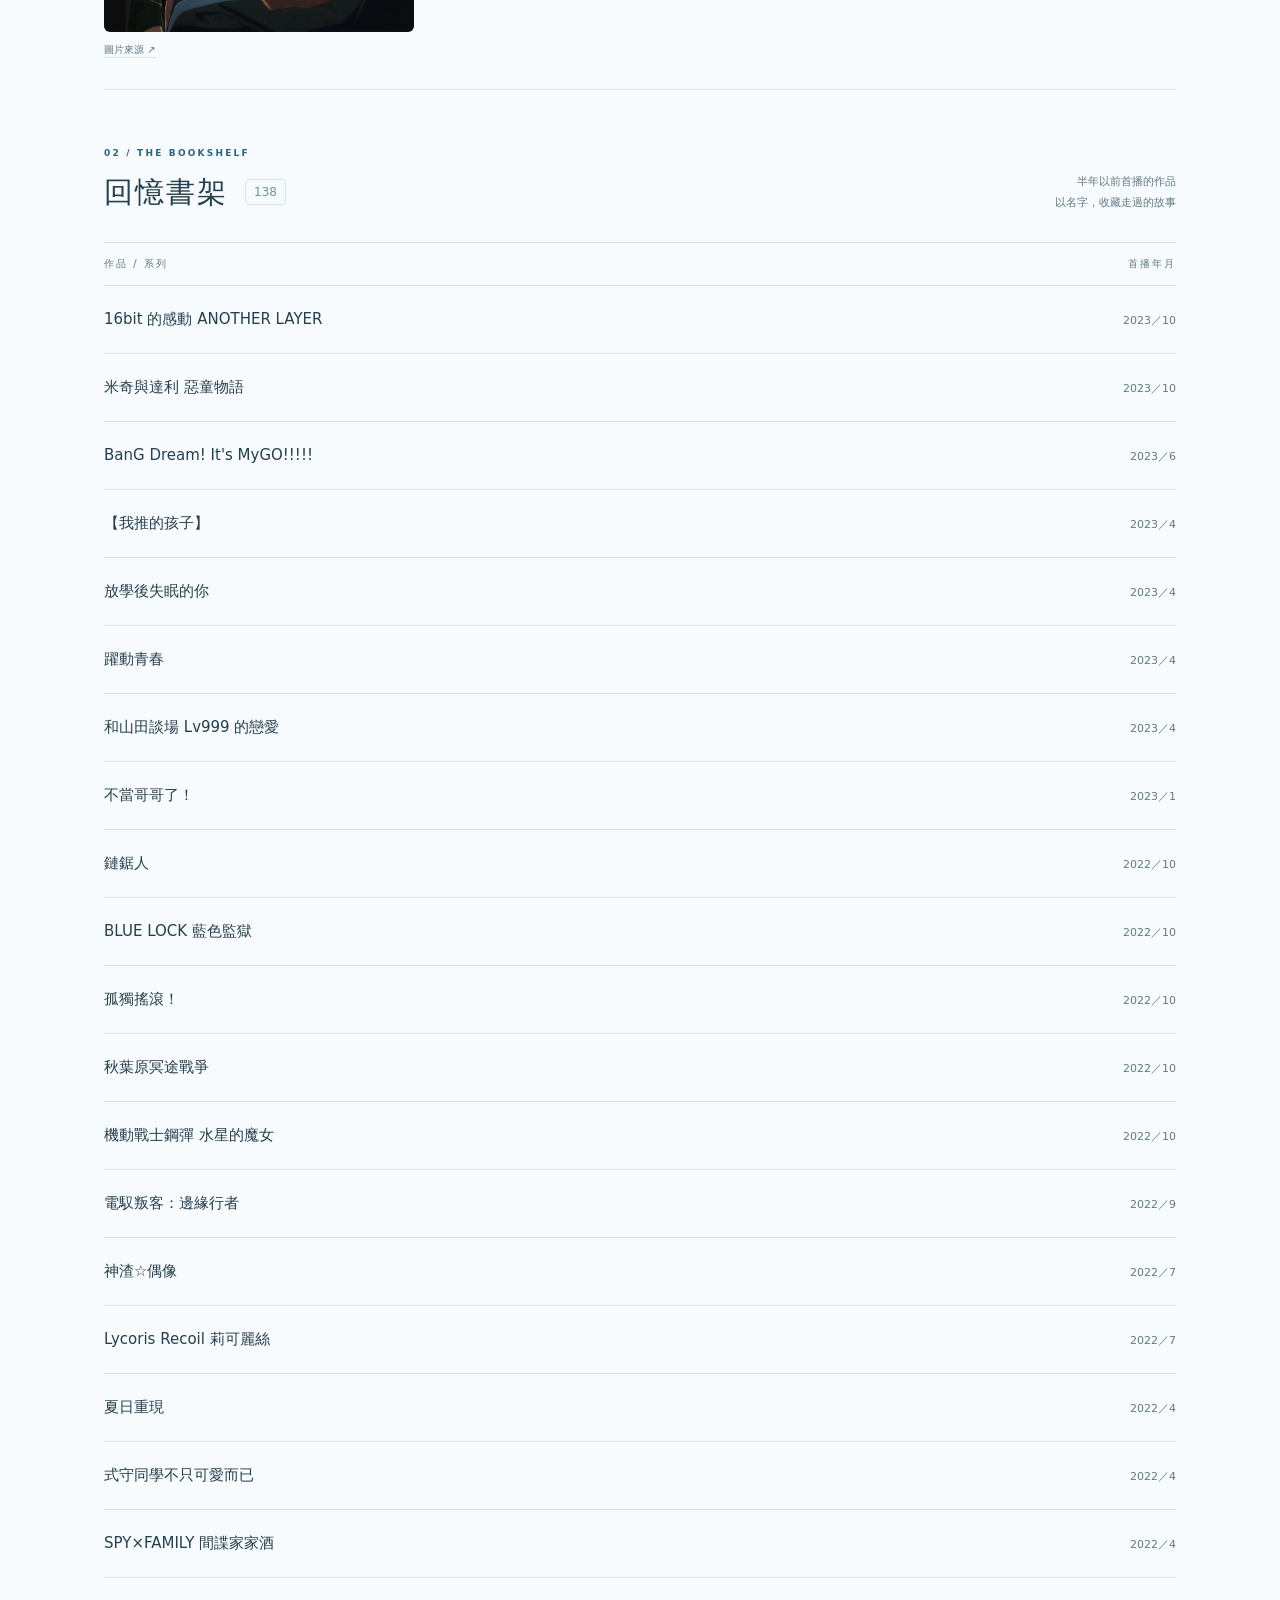
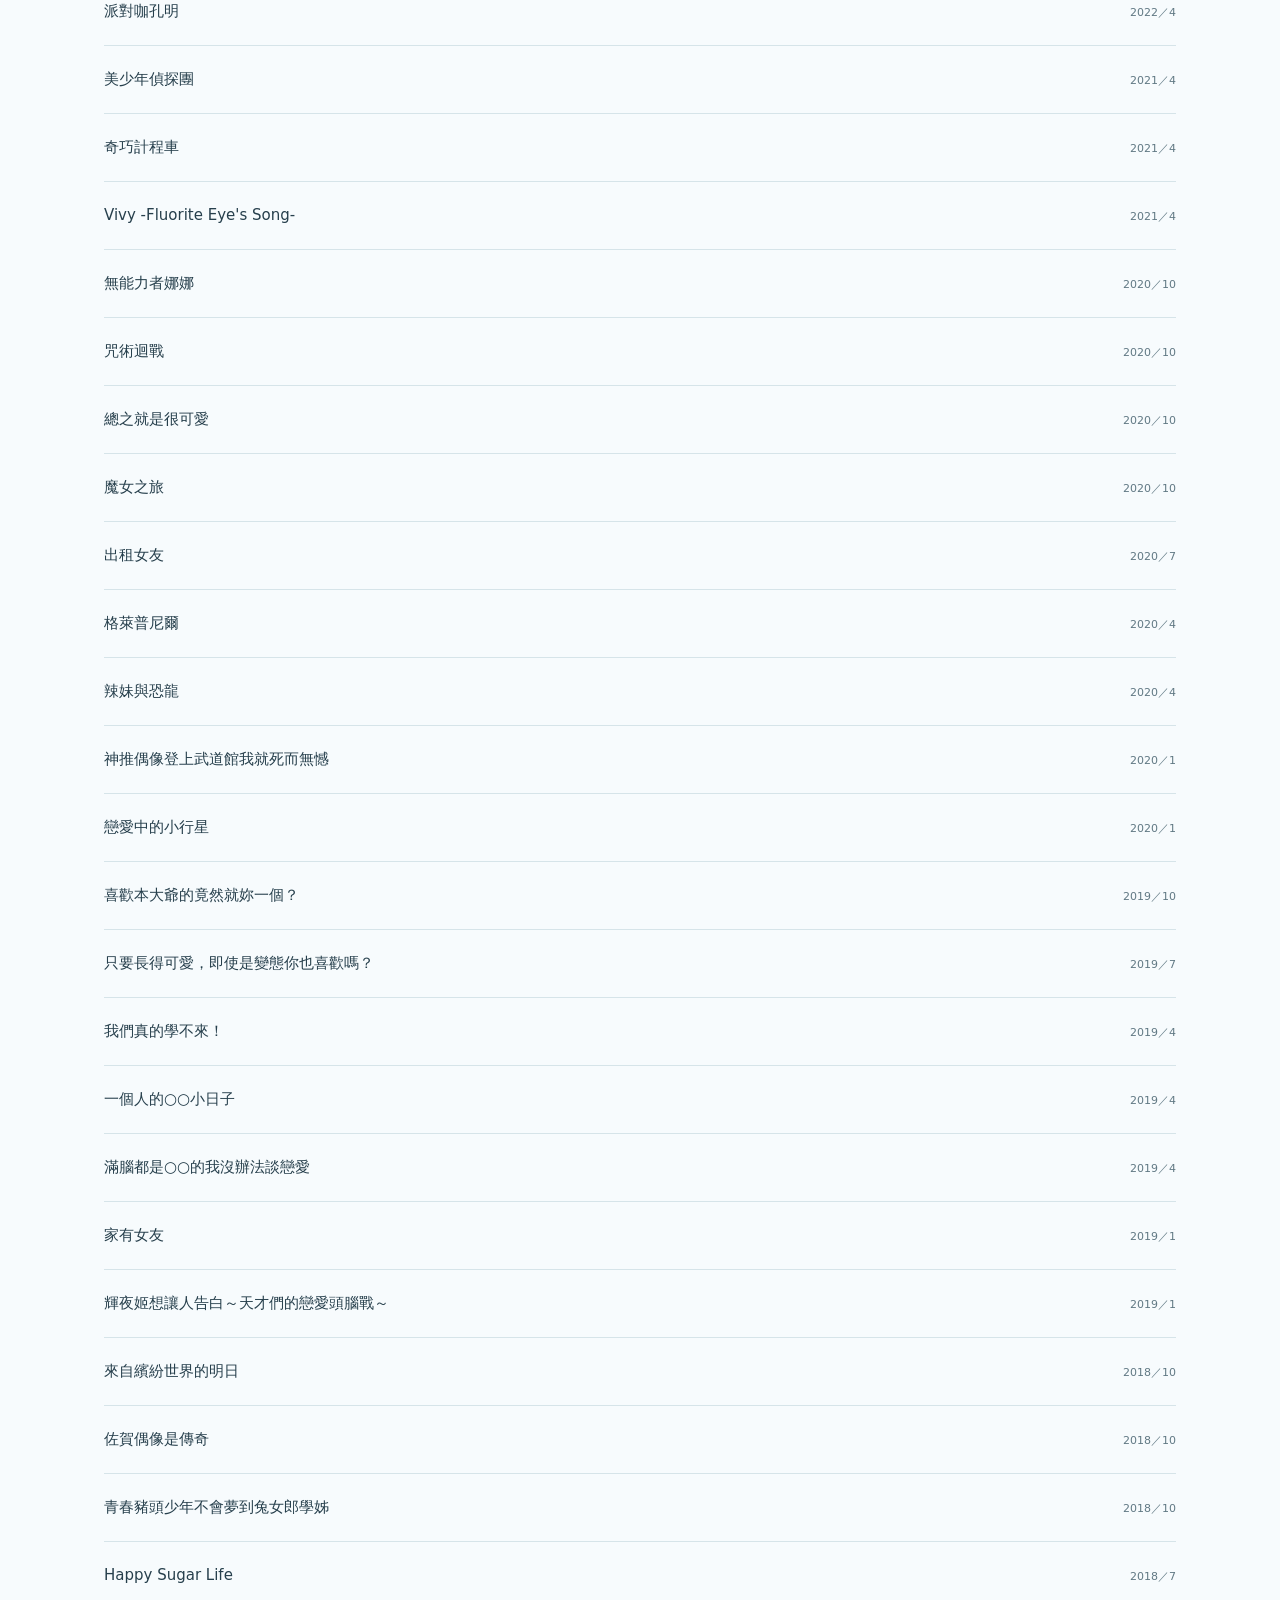
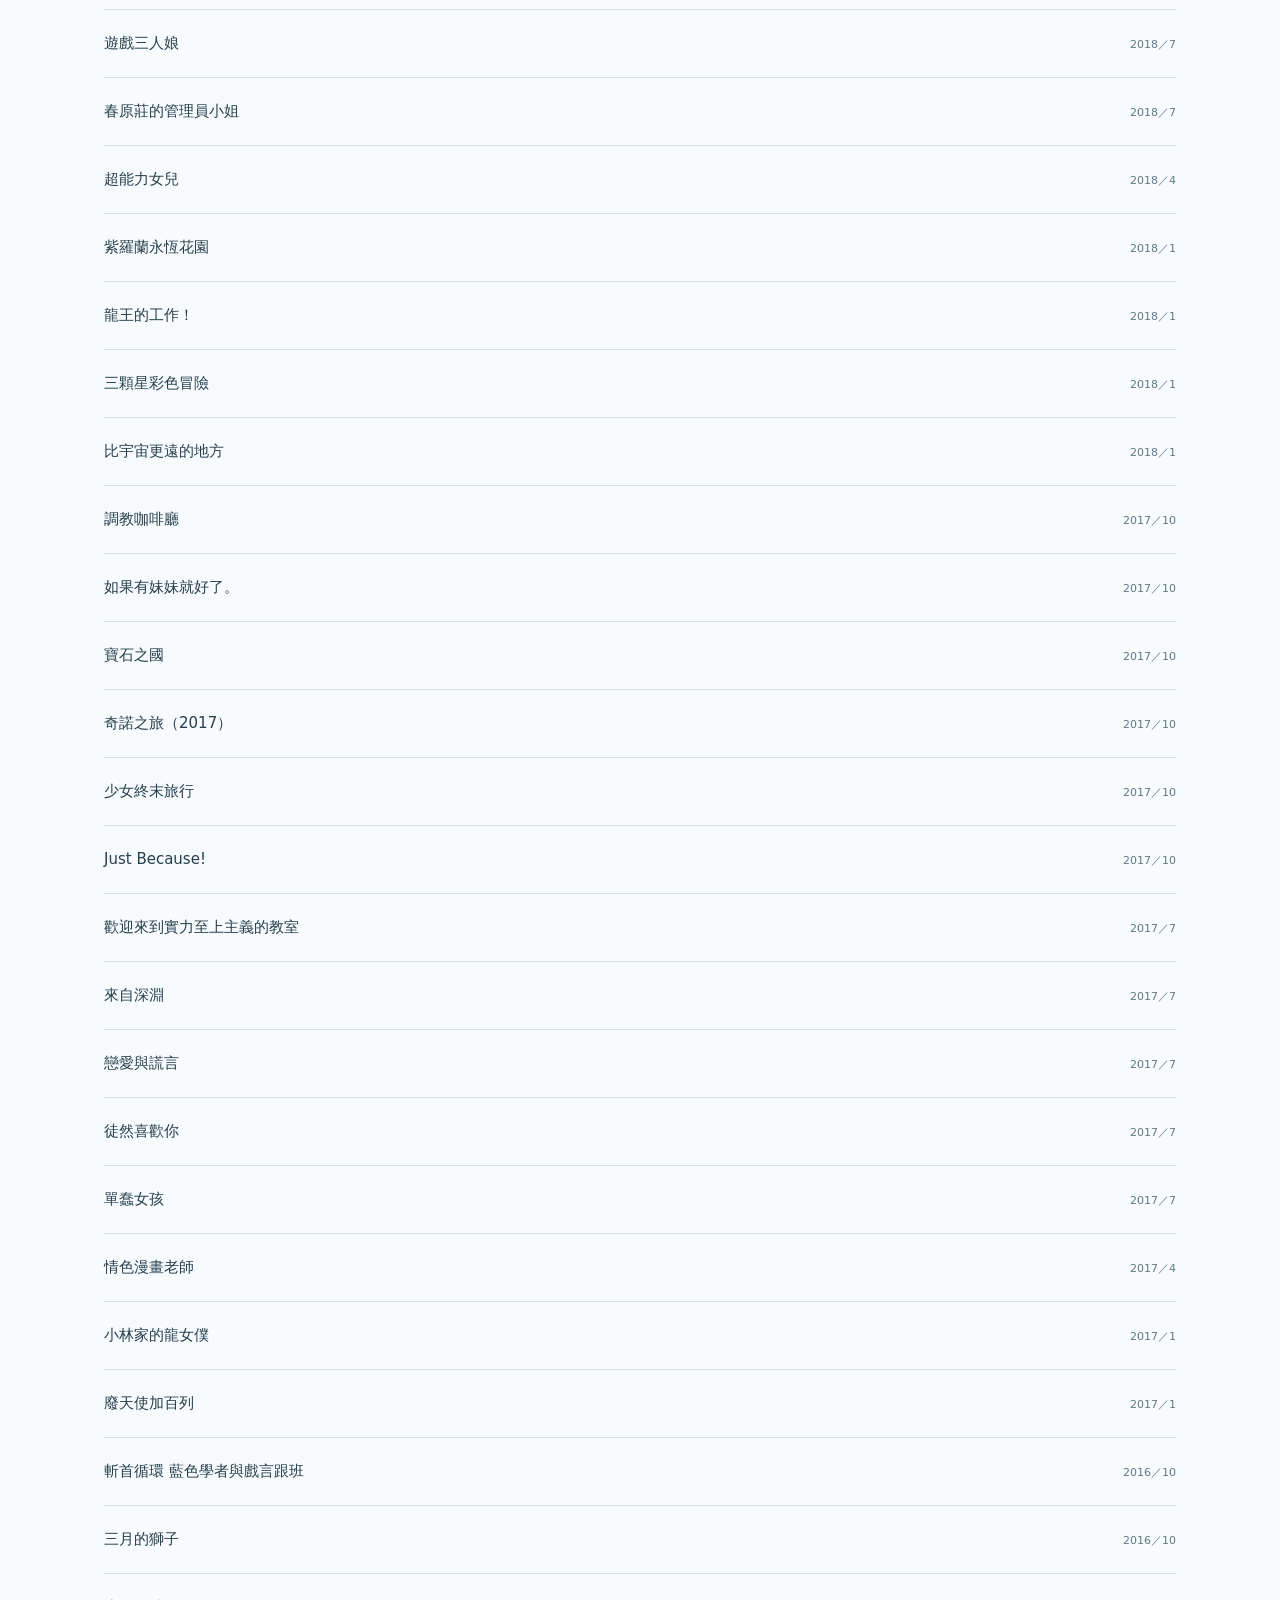
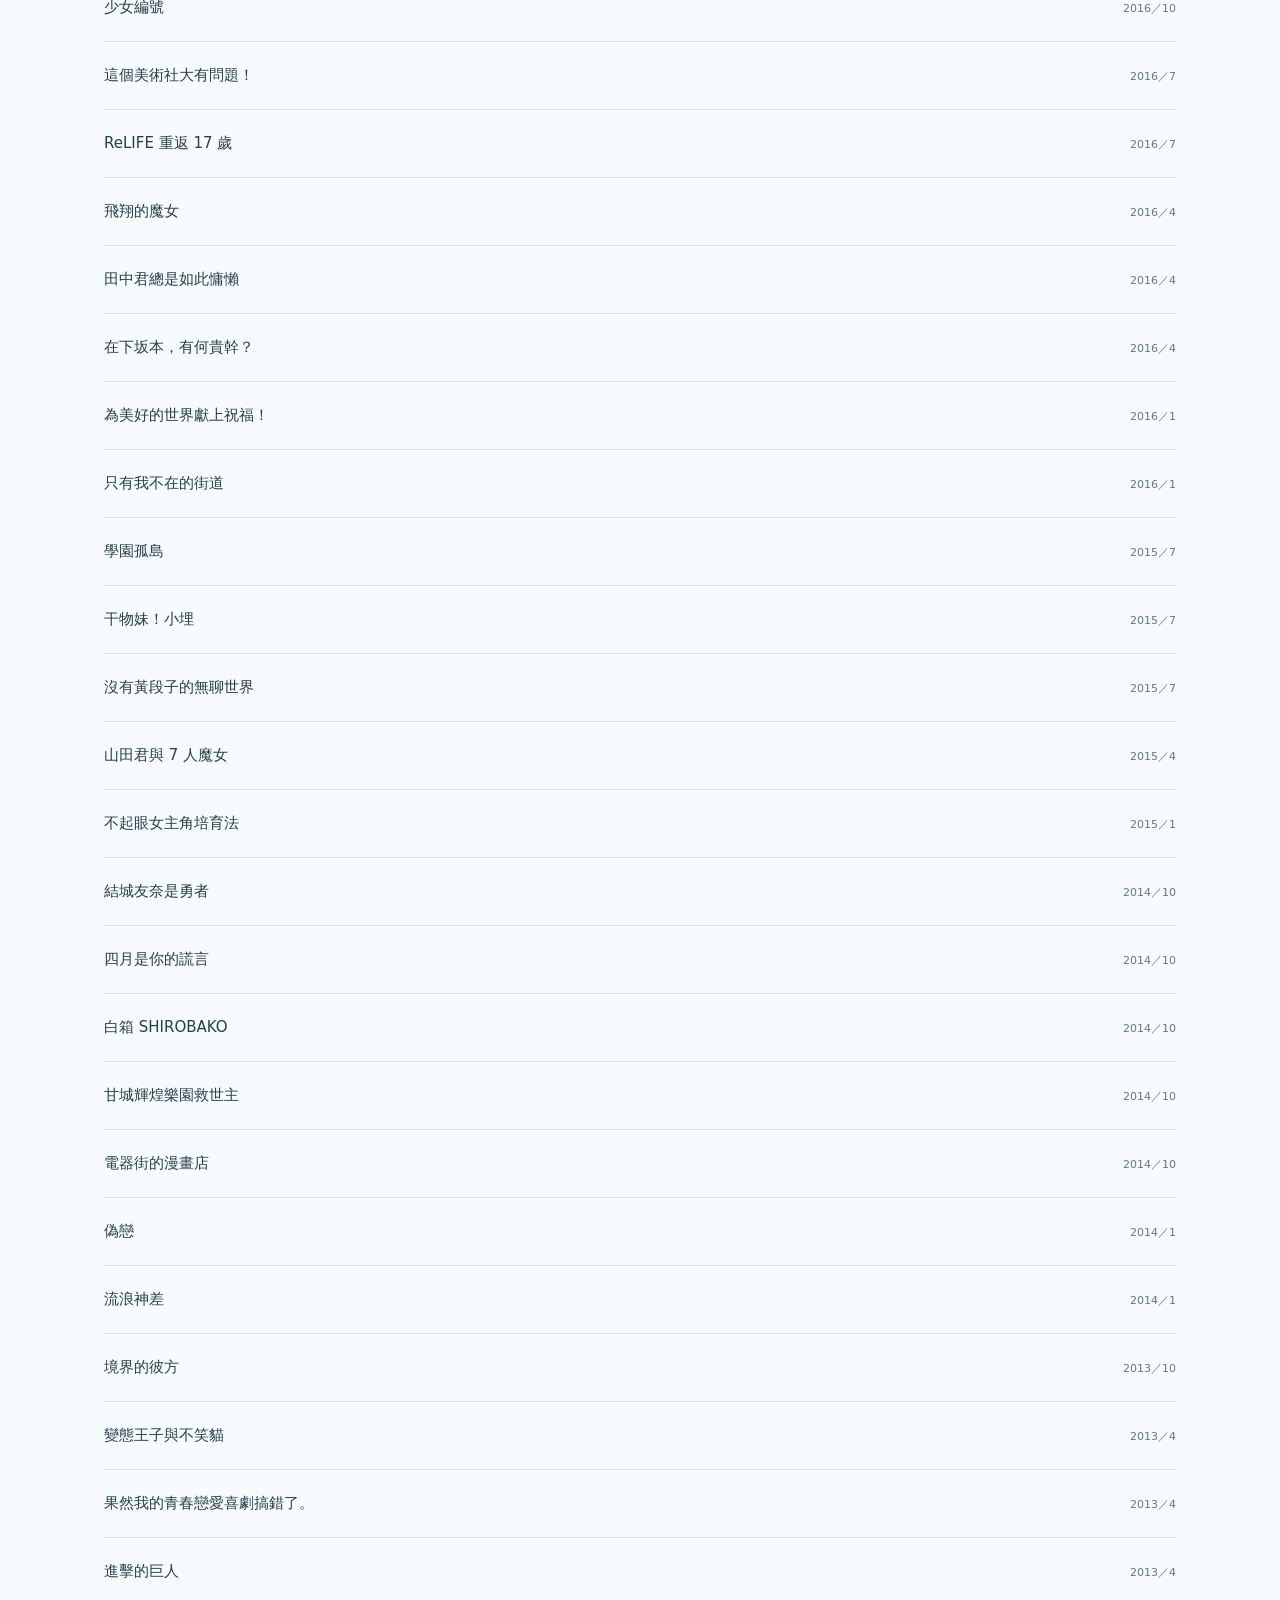
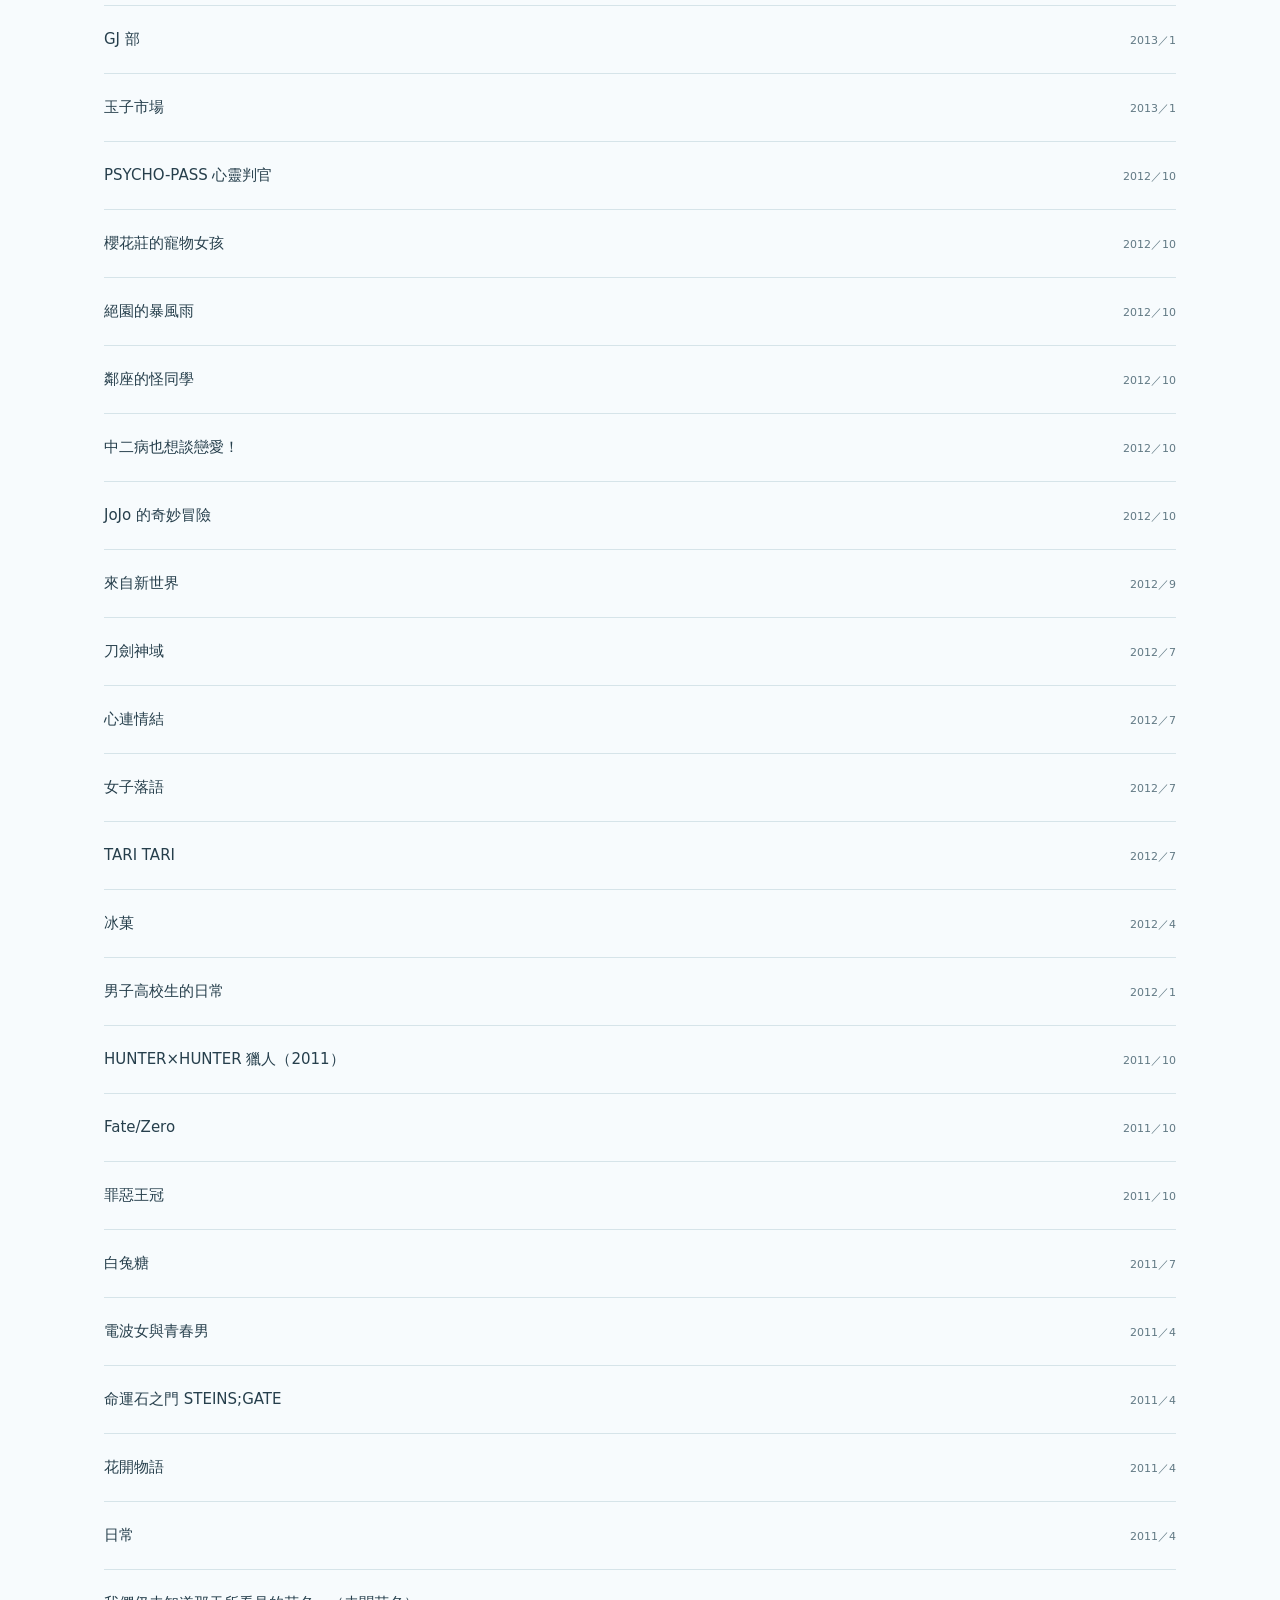
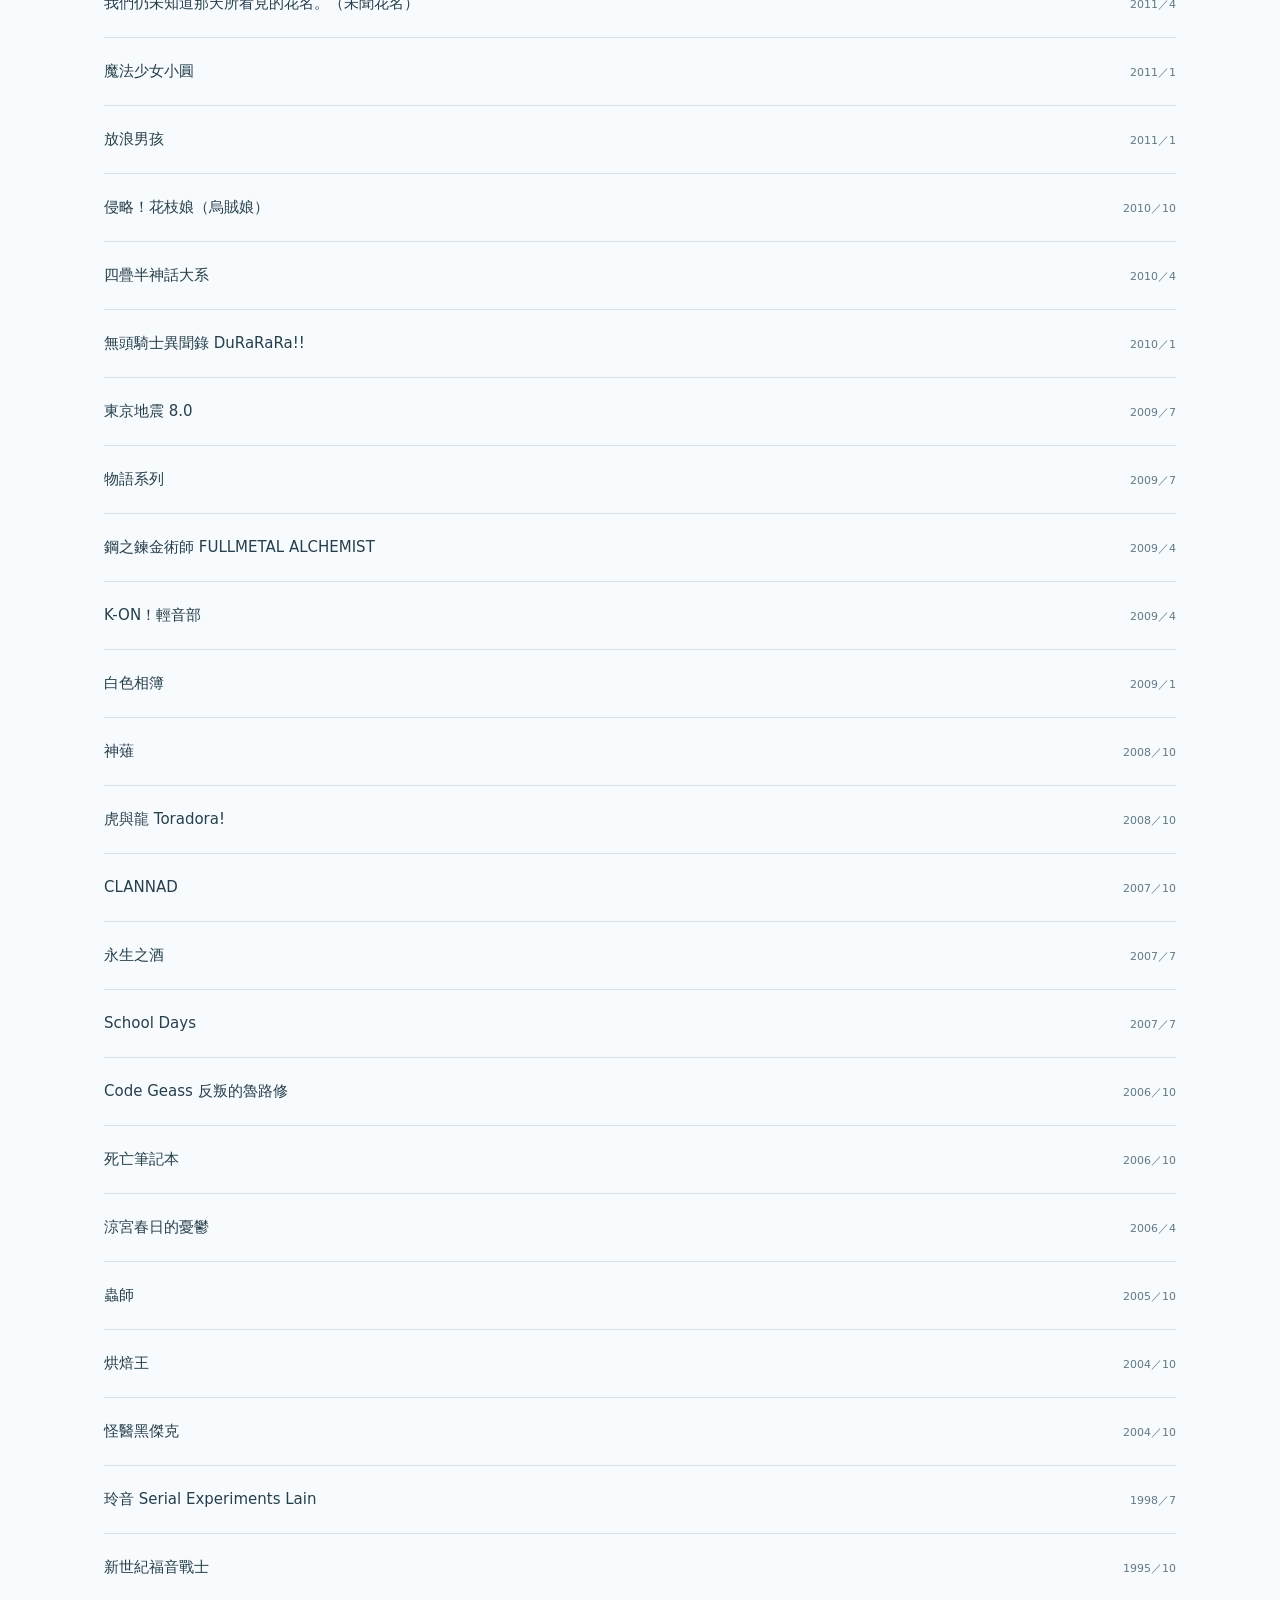
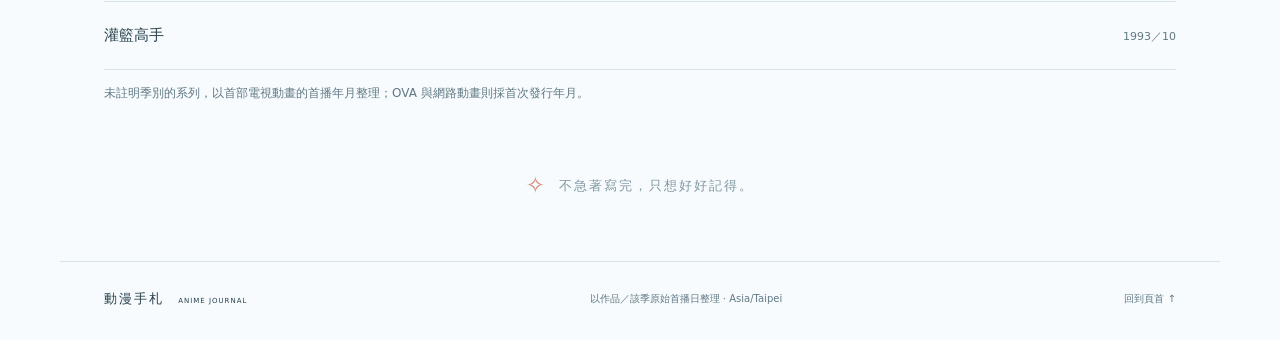
==== commit 9b28f221: "Add Kurumi and Yani Neko with official images and reflection sections" ====
--- a/public/index.html
+++ b/public/index.html
@@ -9,9 +9,9 @@
   <meta name="theme-color" content="#d8eff8">
   <title>動漫手札｜把喜歡的故事，留在這裡</title>
   <link rel="icon" href="./favicon.svg?v=8760fb6e76f0" type="image/svg+xml">
-  <link rel="stylesheet" href="./style.css?v=25364a995a92">
-  <script src="./entries.js?v=ac860bd7ee5a" defer></script>
-  <script src="./app.js?v=a6fa16132f7e" defer></script>
+  <link rel="stylesheet" href="./style.css?v=1fff06a5567e">
+  <script src="./entries.js?v=7da3c57e7f47" defer></script>
+  <script src="./app.js?v=db36dcaf7041" defer></script>
 </head>
 <body>
   <a class="skip" href="#recent">跳至手札內容</a>
--- a/public/style.css
+++ b/public/style.css
@@ -7,4 +7,5 @@
 @media(max-width:760px){.wrap{padding-left:24px;padding-right:24px}.site-header{height:92px}.brand{font-size:18px;gap:9px}.brand-mark{width:32px;height:39px;font-size:22px}.site-header nav{gap:20px;font-size:11px;letter-spacing:0}.hero{grid-template-columns:1fr 0.8fr;min-height:400px;padding-top:15px}.hero .eyebrow{font-size:8px;letter-spacing:1.3px}h1{font-size:37px;letter-spacing:1px}.intro{font-size:12px;letter-spacing:0}.paper-scene{transform:scale(.82);transform-origin:right center;margin-left:-40px}.floating-note{right:-9px;padding:14px;font-size:12px}.scene-caption{letter-spacing:2px}.orbit{width:280px}.orbit-two{width:240px}.journal-meta{font-size:9px;letter-spacing:0}.meta-separator{padding:0 8px}.recent-card{grid-template-columns:230px 1fr;gap:23px}.site-footer small{display:none}}
 @media(max-width:540px){.wrap{padding-left:22px;padding-right:22px}.site-header{height:86px}.brand{font-size:17px;letter-spacing:2px}.brand small{font-size:6px;letter-spacing:1.7px}.site-header nav{gap:17px}.site-header nav span{display:none}.hero{display:flex;flex-direction:column;align-items:stretch;padding-top:32px;padding-bottom:28px}.hero-copy{position:relative;z-index:4}.hero .eyebrow{font-size:8px;letter-spacing:1.8px;margin-bottom:18px}h1{font-size:39px;line-height:1.55;margin-bottom:18px;letter-spacing:2px}.intro{font-size:13px;line-height:2;letter-spacing:.2px;margin-bottom:22px}.paper-scene{height:280px;width:100%;margin:10px 0 0;transform:none}.journal-book{transform:rotate(-9deg) scale(.76)}.floating-note{right:3px;top:44px;font-size:11px;padding:14px 18px}.orbit{width:270px;height:190px}.orbit-two{width:200px;height:255px}.star-one{top:32px;left:35px;font-size:20px}.star-two{right:25px;bottom:32px;font-size:26px}.scene-caption{font-size:7px;bottom:0}.journal-meta{align-items:flex-start;gap:8px;font-size:9px}.journal-meta p:last-child{text-align:right;max-width:158px}.meta-separator{padding:0 4px}.journal-section{padding-top:38px}.section-heading{margin-bottom:21px;gap:8px}.section-heading .eyebrow{font-size:8px;letter-spacing:1.4px}h2{font-size:25px;gap:11px;letter-spacing:1px}.count{font-size:10px;padding:4px 6px}.section-caption{font-size:9px;line-height:1.8}.empty-state{min-height:285px;padding:27px 18px}.empty-state h3{max-width:250px;font-size:17px}.empty-state p{font-size:11px}.archive-section{padding-top:39px}.archive-empty{font-size:11px;line-height:2;padding:22px 0}.closing-note{margin:35px 0 32px}.closing-note p{font-size:12px;letter-spacing:1px}.site-footer{display:flex;flex-wrap:wrap;gap:12px;position:relative;font-size:9px;padding-top:21px;padding-bottom:24px}.site-footer>span{width:100%;font-size:12px}.site-footer a{position:absolute;right:22px;top:23px}.recent-card{grid-template-columns:1fr;gap:18px}.recent-card img{max-height:360px}.recent-card h3{font-size:23px}.archive-list li{gap:12px}.archive-list .archive-title{font-size:14px}.manager{padding:0 22px;margin-top:25px}.manager.narrow{margin-top:32px}.panel{padding:22px 19px}.manager-header nav{gap:10px}.manager-list li{flex-direction:column}.manager h1{font-size:28px}}
 .paper-scene{min-width:0;overflow:clip}
+.recent-card{align-items:start}.entry-visual{margin:0;min-width:0}.recent-card .entry-visual img{display:block;width:100%;height:auto;max-height:440px;object-fit:contain;background:#eaf4f8}.image-credit{font-size:10px;color:var(--muted);margin-top:9px}.image-credit a{border-bottom:1px solid var(--line);padding-bottom:2px}.entry-copy{min-width:0}.entry-reflection{position:relative;border:1px solid var(--line);border-radius:7px;padding:22px 24px;background:#fff;min-height:174px}.entry-reflection h4{font:500 17px/1.6 var(--serif);letter-spacing:1px;margin:0 0 17px}.entry-reflection.awaiting-note{background:linear-gradient(120deg,#edf7fb80,#fff)}.note-status{position:absolute;top:23px;right:23px;color:#88685c;background:#f7eae4;border-radius:3px;padding:1px 7px;font-size:10px}.note-placeholder{color:var(--muted);font-size:13px;line-height:2;margin:0;padding-bottom:20px;border-bottom:1px solid #e0ebf0}.entry-reflection .entry-note{font-size:14px}@media(max-width:540px){.entry-reflection{padding:19px 20px;min-height:154px}.recent-card .entry-visual img{max-height:440px}.note-status{top:20px;right:20px}}
 @media(prefers-reduced-motion:reduce){html{scroll-behavior:auto}}
